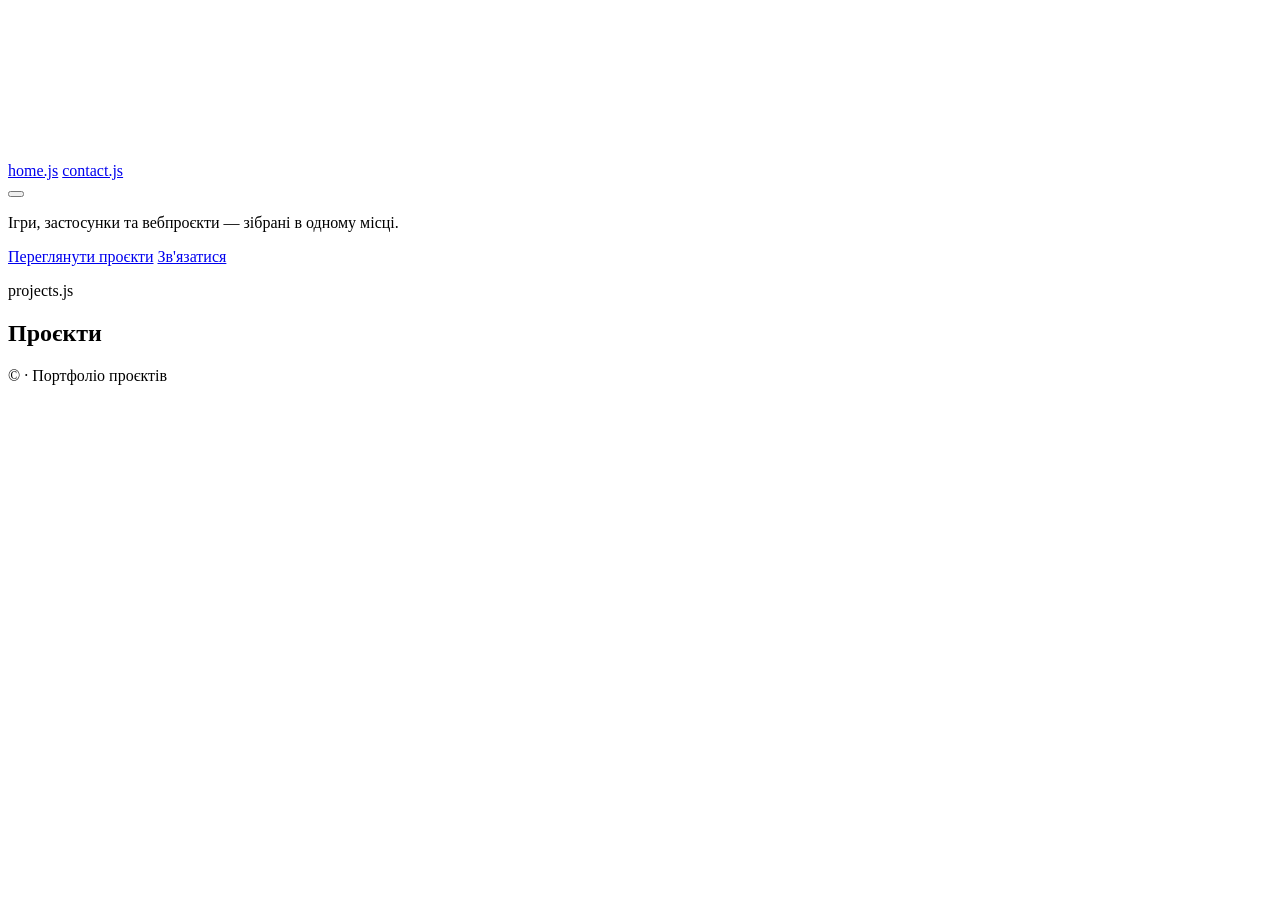
==== index.html @ 035ad07f "Update index.html" ====
<!DOCTYPE html>
<html lang="uk">
<head>
<meta charset="UTF-8">
<meta name="viewport" content="width=device-width, initial-scale=1.0">
<title>Портфоліо проєктів</title>
<meta name="description" content="Портфоліо проєктів — ігри, застосунки, вебсайти.">
<link rel="preconnect" href="https://fonts.googleapis.com">
<link rel="preconnect" href="https://fonts.gstatic.com" crossorigin>
<link href="https://fonts.googleapis.com/css2?family=JetBrains+Mono:wght@400;500;600;700&family=Manrope:wght@400;500;600;700;800&display=swap" rel="stylesheet">
<link rel="stylesheet" href="style.css">
</head>
<body>

<canvas id="bg-canvas" aria-hidden="true"></canvas>

<!-- ============ NAV ============ -->
<header class="topbar">
  <div class="topbar__dots" aria-hidden="true">
    <span></span><span></span><span></span>
  </div>
  <nav class="tabs" aria-label="Основна навігація">
    <a class="tab tab--active" href="Головна">home.js</a>
    <a class="tab" href="Зв'язатися">contact.js</a>
  </nav>
  <button class="menu-toggle" aria-label="Меню" aria-expanded="false">
    <span></span><span></span><span></span>
  </button>
</header>

<main>

<!-- ============ HERO ============ -->
<section class="editor-pane hero">
  <p class="hero__lead">Ігри, застосунки та вебпроєкти — зібрані в одному місці.</p>
  <div class="hero__cta">
    <a class="btn btn--primary" href="#projects">Переглянути проєкти</a>
    <a class="btn btn--ghost" href="contact.html">Зв'язатися</a>
  </div>
</section>

<!-- ============ PROJECTS ============ -->
<section id="projects" class="section">
  <p class="section__eyebrow">projects.js</p>
  <h2 class="section__title">Проєкти</h2>

  <div class="filters" id="filters" role="group" aria-label="Фільтр за категорією">
    <!-- кнопки генеруються автоматично зі script.js -->
  </div>

  <div class="project-grid" id="project-grid">
    <!-- картки проєктів генеруються автоматично зі script.js -->
  </div>

  <p class="project-grid__empty" id="empty-state" hidden>У цій категорії поки немає проєктів.</p>
</section>

</main>

<footer class="footer">
  <p>© <span id="year"></span> · Портфоліо проєктів</p>
</footer>

<script src="projects-data.js"></script>
<script src="script.js"></script>
</body>
</html>
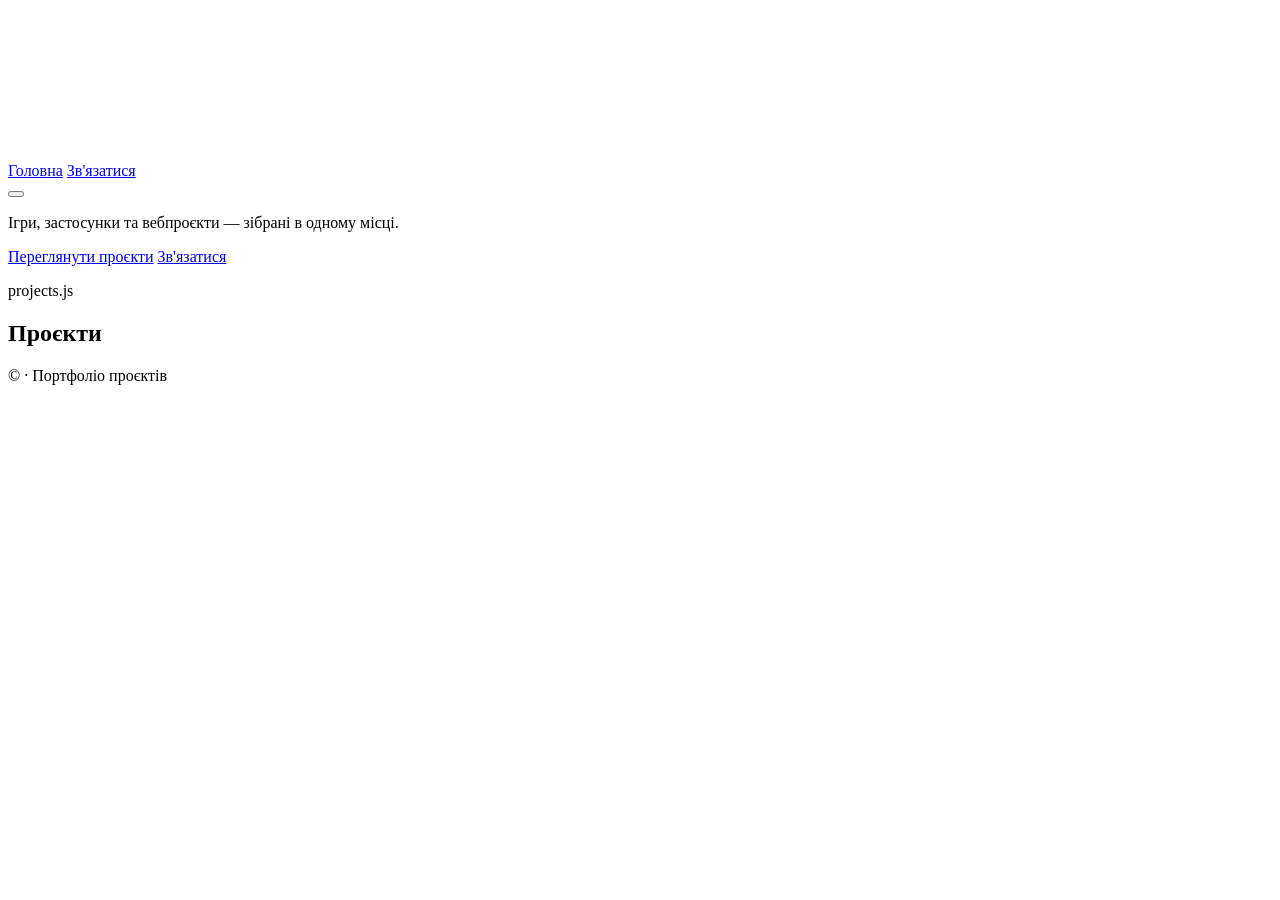
==== commit 27850b81: "Update index.html" ====
--- a/index.html
+++ b/index.html
@@ -20,8 +20,8 @@
     <span></span><span></span><span></span>
   </div>
   <nav class="tabs" aria-label="Основна навігація">
-    <a class="tab tab--active" href="Головна">home.js</a>
-    <a class="tab" href="Зв'язатися">contact.js</a>
+    <a class="tab tab--active" href="home.js">Головна</a>
+    <a class="tab" href="contact.js">Зв'язатися</a>
   </nav>
   <button class="menu-toggle" aria-label="Меню" aria-expanded="false">
     <span></span><span></span><span></span>
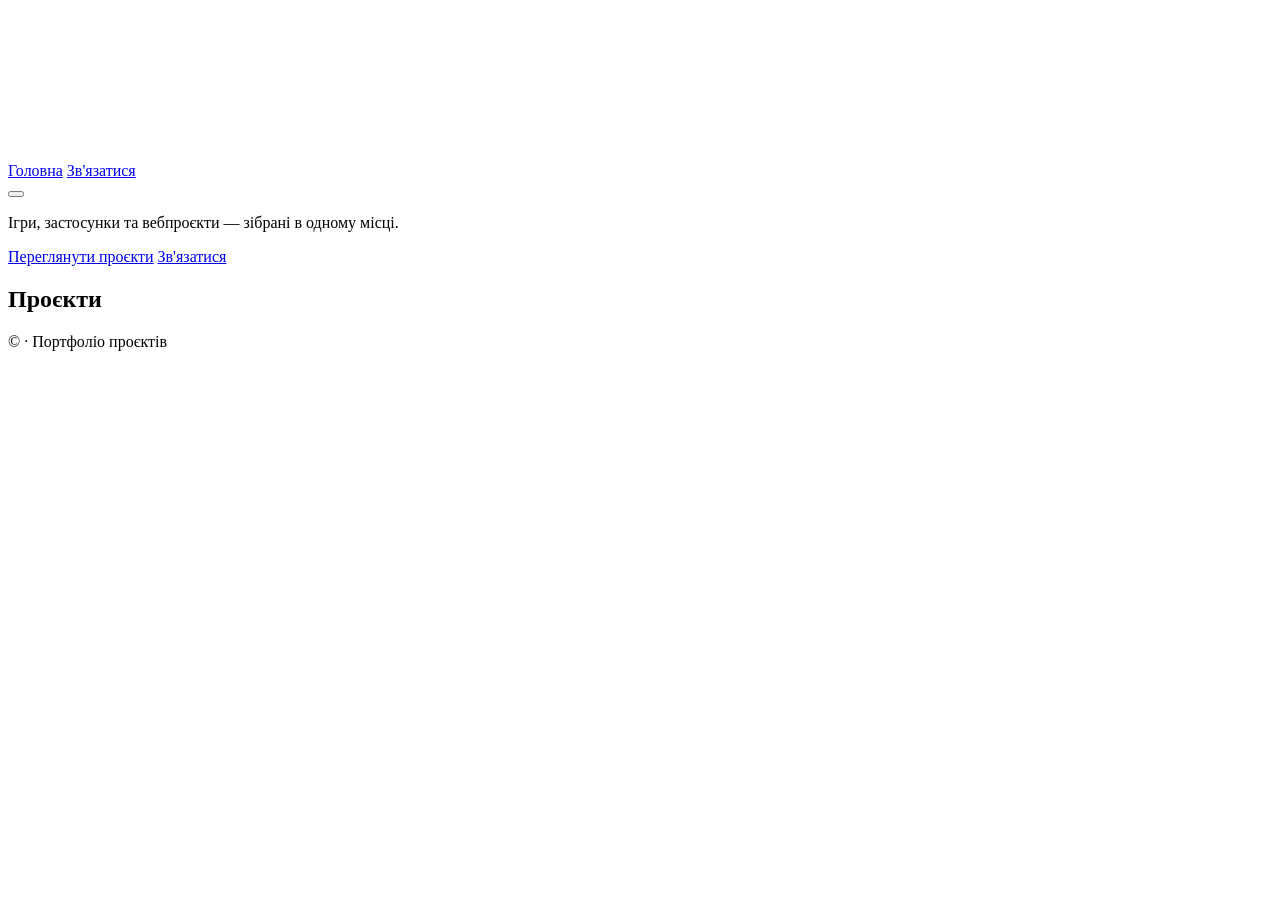
==== commit 242811f9: "Remove eyebrow paragraph from projects section" ====
--- a/index.html
+++ b/index.html
@@ -20,8 +20,8 @@
     <span></span><span></span><span></span>
   </div>
   <nav class="tabs" aria-label="Основна навігація">
-    <a class="tab tab--active" href="home.js">Головна</a>
-    <a class="tab" href="contact.js">Зв'язатися</a>
+    <a class="tab tab--active" href="index.html">Головна</a>
+    <a class="tab" href="contact.html">Зв'язатися</a>
   </nav>
   <button class="menu-toggle" aria-label="Меню" aria-expanded="false">
     <span></span><span></span><span></span>
@@ -41,7 +41,6 @@
 
 <!-- ============ PROJECTS ============ -->
 <section id="projects" class="section">
-  <p class="section__eyebrow">projects.js</p>
   <h2 class="section__title">Проєкти</h2>
 
   <div class="filters" id="filters" role="group" aria-label="Фільтр за категорією">
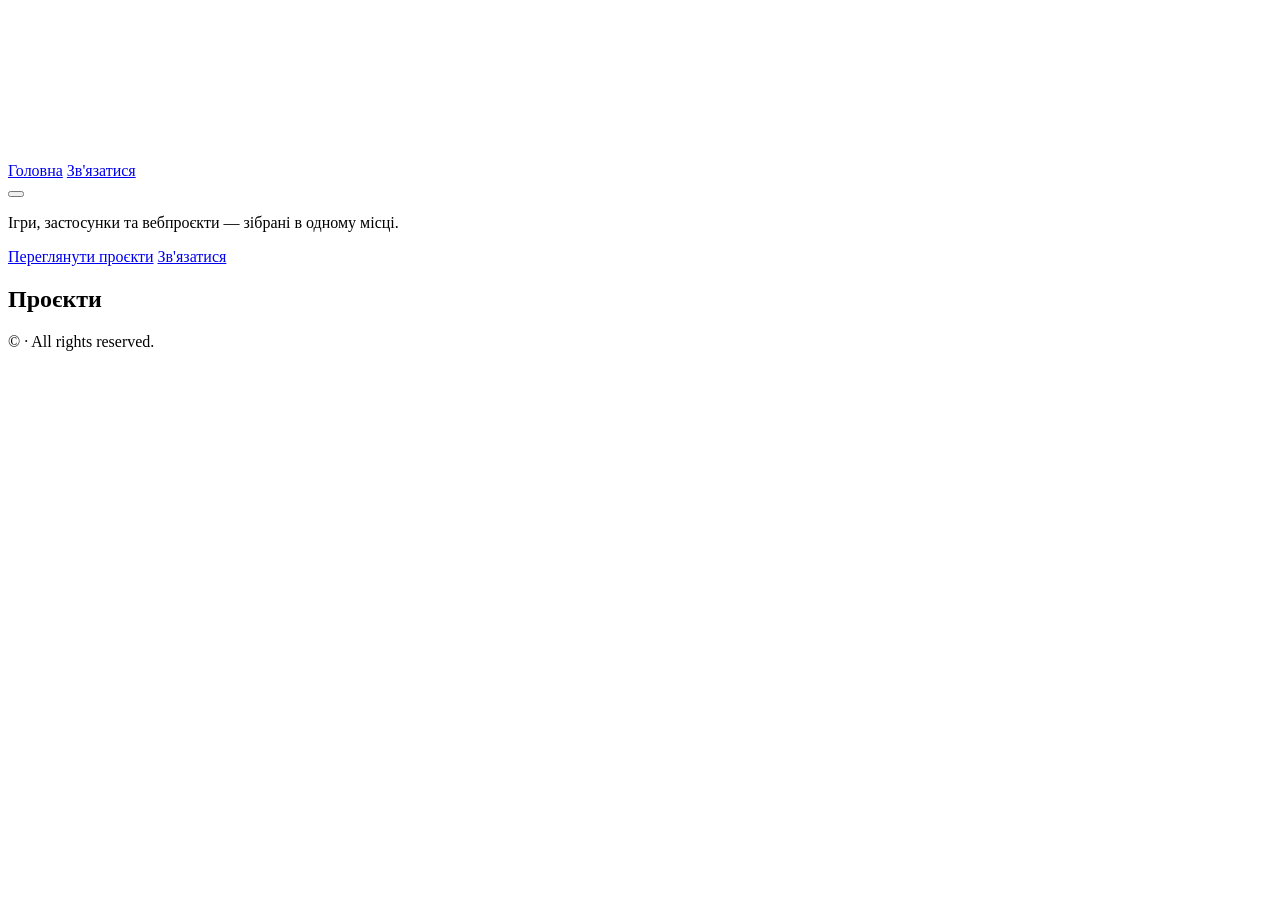
==== commit d5f231d0: "Update index.html" ====
--- a/index.html
+++ b/index.html
@@ -57,7 +57,7 @@
 </main>
 
 <footer class="footer">
-  <p>© <span id="year"></span> · Портфоліо проєктів</p>
+  <p>© <span id="year"></span> · All rights reserved.</p>
 </footer>
 
 <script src="projects-data.js"></script>
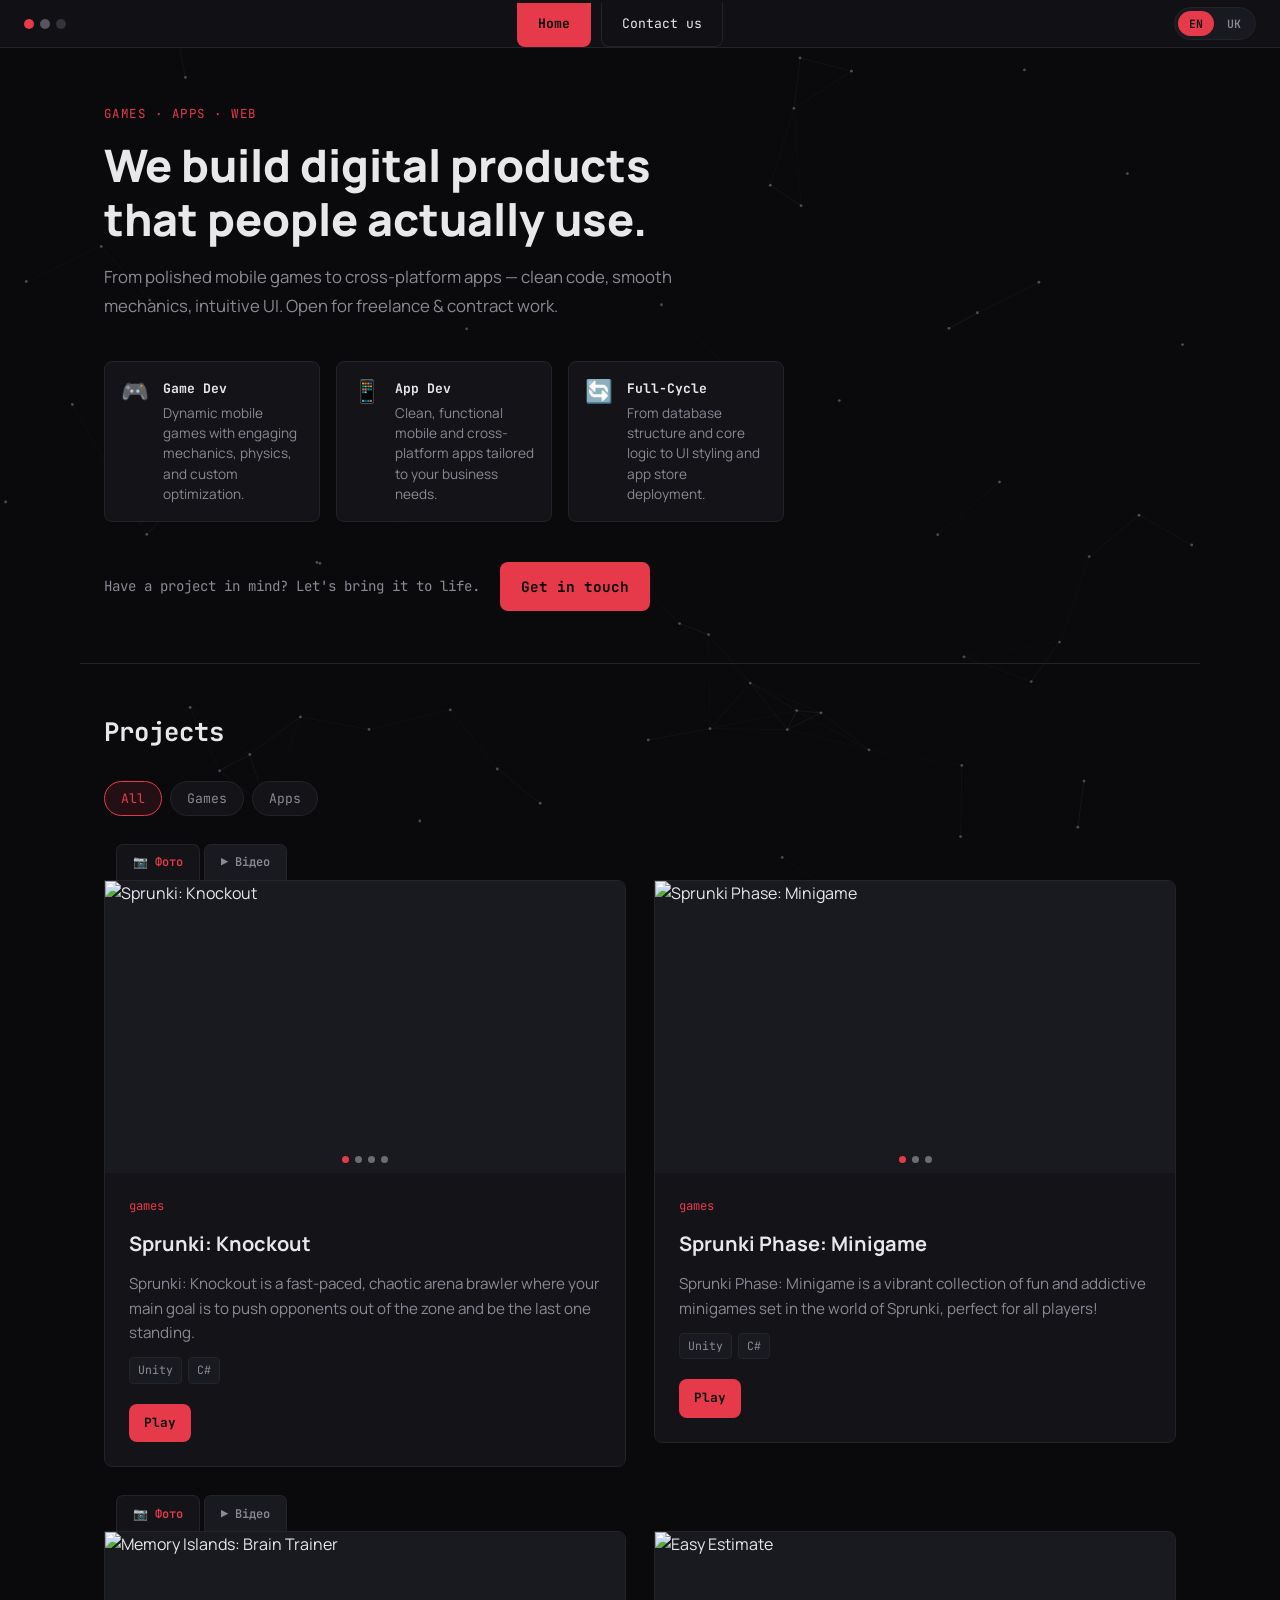
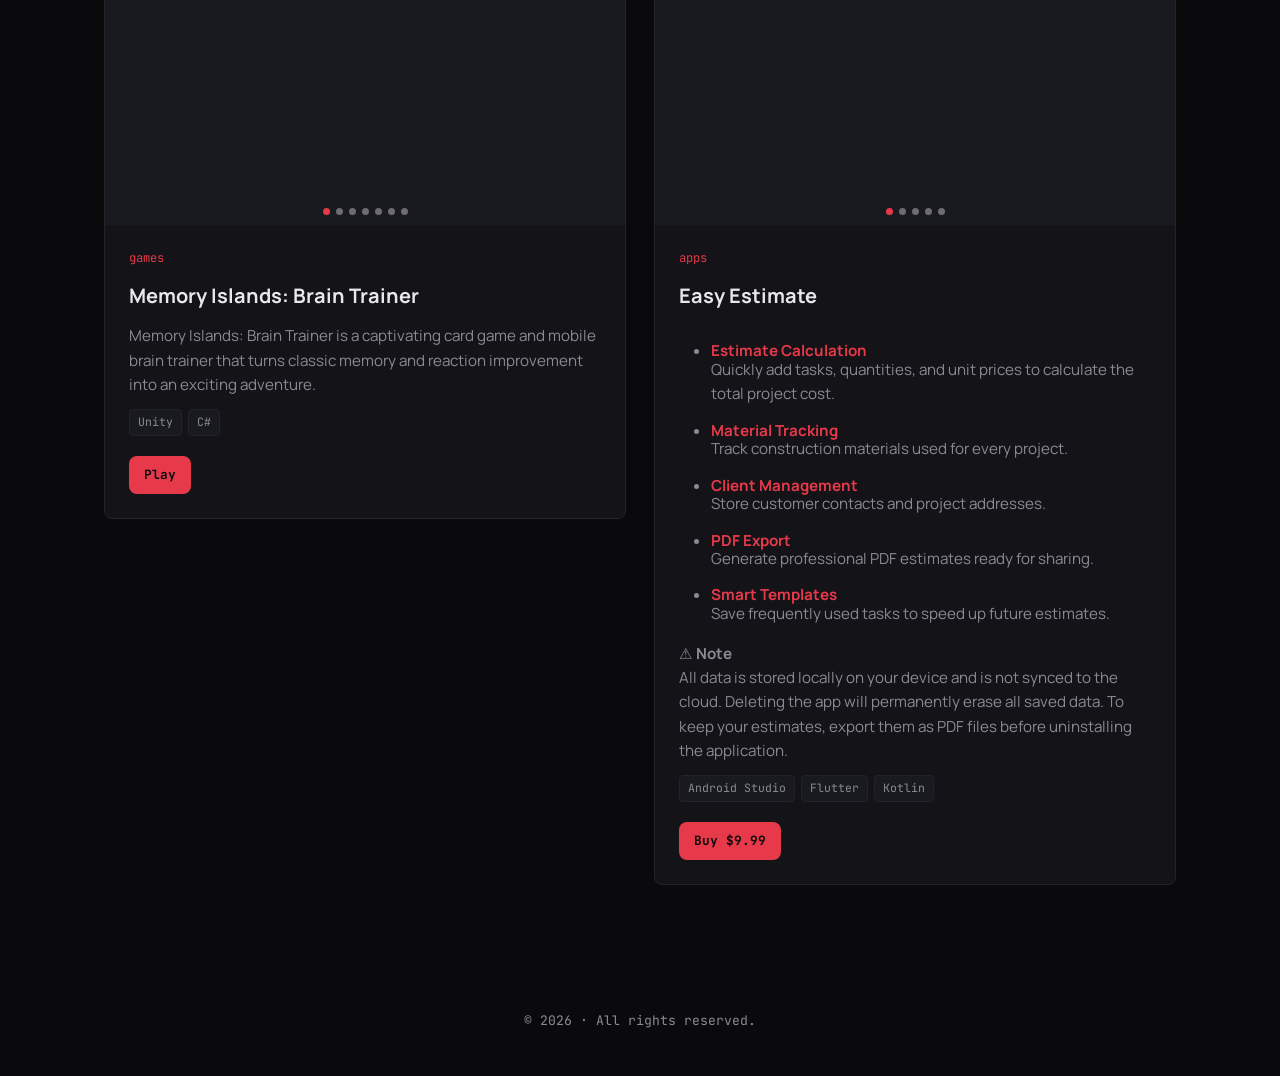
==== commit 22a6efd6: "fixed 1.0" ====
--- a/index.html
+++ b/index.html
@@ -1,10 +1,10 @@
 <!DOCTYPE html>
-<html lang="uk">
+<html lang="en">
 <head>
 <meta charset="UTF-8">
 <meta name="viewport" content="width=device-width, initial-scale=1.0">
-<title>Портфоліо проєктів</title>
-<meta name="description" content="Портфоліо проєктів — ігри, застосунки, вебсайти.">
+<title>Sparky GSS</title>
+<meta name="description" content="Portfolio of projects — games, apps, websites.">
 <link rel="preconnect" href="https://fonts.googleapis.com">
 <link rel="preconnect" href="https://fonts.gstatic.com" crossorigin>
 <link href="https://fonts.googleapis.com/css2?family=JetBrains+Mono:wght@400;500;600;700&family=Manrope:wght@400;500;600;700;800&display=swap" rel="stylesheet">
@@ -13,54 +13,83 @@
 <body>
 
 <canvas id="bg-canvas" aria-hidden="true"></canvas>
+<canvas id="trail-canvas" aria-hidden="true"></canvas>
 
-<!-- ============ NAV ============ -->
 <header class="topbar">
   <div class="topbar__dots" aria-hidden="true">
     <span></span><span></span><span></span>
   </div>
-  <nav class="tabs" aria-label="Основна навігація">
-    <a class="tab tab--active" href="index.html">Головна</a>
-    <a class="tab" href="contact.html">Зв'язатися</a>
-  </nav>
-  <button class="menu-toggle" aria-label="Меню" aria-expanded="false">
-    <span></span><span></span><span></span>
-  </button>
+
+  <div class="topbar__cta">
+    <a class="btn btn--ghost btn--small" href="index.html" data-i18n="nav_home">Home</a>
+    <a class="btn btn--ghost btn--small" href="contact.html" data-i18n="cta_contact_us">Contact us</a>
+  </div>
+
+  <div class="lang-switch" role="group" aria-label="Language">
+    <button type="button" data-lang="en">EN</button>
+    <button type="button" data-lang="uk">UK</button>
+  </div>
 </header>
-
 <main>
 
-<!-- ============ HERO ============ -->
-<section class="editor-pane hero">
-  <p class="hero__lead">Ігри, застосунки та вебпроєкти — зібрані в одному місці.</p>
-  <div class="hero__cta">
-    <a class="btn btn--primary" href="#projects">Переглянути проєкти</a>
-    <a class="btn btn--ghost" href="contact.html">Зв'язатися</a>
+<section class="hero">
+  <div class="hero__content">
+    <p class="hero__tagline" data-i18n="hero_tagline">Games · Apps · Web</p>
+    <h1 class="hero__title" data-i18n="hero_title">We build digital products<br>that people actually use.</h1>
+    <p class="hero__lead" data-i18n="hero_lead">From polished mobile games to cross-platform apps — clean code, smooth mechanics, intuitive UI. Open for freelance &amp; contract work.</p>
+
+    <div class="hero__services">
+      <div class="hero__service">
+        <span class="hero__service-icon">🎮</span>
+        <div>
+          <strong data-i18n="service_game_title">Game Dev</strong>
+          <p data-i18n="service_game_desc">Dynamic mobile games with engaging mechanics, physics, and custom optimization.</p>
+        </div>
+      </div>
+      <div class="hero__service">
+        <span class="hero__service-icon">📱</span>
+        <div>
+          <strong data-i18n="service_app_title">App Dev</strong>
+          <p data-i18n="service_app_desc">Clean, functional mobile and cross-platform apps tailored to your business needs.</p>
+        </div>
+      </div>
+      <div class="hero__service">
+        <span class="hero__service-icon">🔄</span>
+        <div>
+          <strong data-i18n="service_cycle_title">Full-Cycle</strong>
+          <p data-i18n="service_cycle_desc">From database structure and core logic to UI styling and app store deployment.</p>
+        </div>
+      </div>
+    </div>
+
+    <div class="hero__bottom">
+      <p class="hero__cta-text" data-i18n="hero_cta_text">Have a project in mind? Let's bring it to life.</p>
+      <a class="btn btn--primary" href="contact.html" data-i18n="cta_contact">Get in touch</a>
+    </div>
   </div>
 </section>
 
-<!-- ============ PROJECTS ============ -->
 <section id="projects" class="section">
-  <h2 class="section__title">Проєкти</h2>
+  <h2 class="section__title" data-i18n="projects_title">Projects</h2>
 
-  <div class="filters" id="filters" role="group" aria-label="Фільтр за категорією">
-    <!-- кнопки генеруються автоматично зі script.js -->
+  <div class="filters" id="filters" role="group" aria-label="Filter by category">
+    <!-- buttons generated automatically by script.js -->
   </div>
 
   <div class="project-grid" id="project-grid">
-    <!-- картки проєктів генеруються автоматично зі script.js -->
+    <!-- cards generated automatically by script.js -->
   </div>
 
-  <p class="project-grid__empty" id="empty-state" hidden>У цій категорії поки немає проєктів.</p>
+  <p class="project-grid__empty" id="empty-state" data-i18n="empty_state" hidden>No projects in this category yet.</p>
 </section>
 
 </main>
 
 <footer class="footer">
-  <p>© <span id="year"></span> · All rights reserved.</p>
+  <p>© <span id="year"></span> · <span data-i18n="footer_text">All rights reserved.</span></p>
 </footer>
 
 <script src="projects-data.js"></script>
 <script src="script.js"></script>
 </body>
-</html>
+</html>
--- a/style.css
+++ b/style.css
@@ -0,0 +1,796 @@
+/* ==========================================================
+   DESIGN TOKENS
+   ========================================================== */
+:root {
+  --bg: #0a0a0d;
+  --bg-elevated: #131318;
+  --bg-elevated-2: #191920;
+  --border: #232329;
+  --text: #e8e8ea;
+  --text-muted: #8a8a94;
+
+  --accent: #e6394a;
+  --accent-dim: #7a1f2a;
+  --accent-soft: rgba(230, 57, 74, 0.12);
+
+  --font-mono: 'JetBrains Mono', ui-monospace, Menlo, Consolas, monospace;
+  --font-body: 'Manrope', system-ui, -apple-system, sans-serif;
+
+  --radius: 8px;
+  --max-width: 1120px;
+}
+
+* { box-sizing: border-box; }
+
+html { scroll-behavior: smooth; }
+
+@media (prefers-reduced-motion: reduce) {
+  html { scroll-behavior: auto; }
+  * { animation-duration: 0.01ms !important; animation-iteration-count: 1 !important; transition-duration: 0.01ms !important; }
+}
+
+body {
+  margin: 0;
+  background: var(--bg);
+  color: var(--text);
+  font-family: var(--font-body);
+  line-height: 1.6;
+  -webkit-font-smoothing: antialiased;
+  position: relative;
+}
+
+a { color: var(--accent); text-decoration: none; }
+a:hover { text-decoration: underline; }
+
+:focus-visible { outline: 2px solid var(--accent); outline-offset: 2px; }
+
+/* ==========================================================
+   SCROLLBARS — styled to match the site everywhere
+   (page scrollbar, textareas, any overflow area)
+   ========================================================== */
+html {
+  scrollbar-width: thin;
+  scrollbar-color: var(--accent-dim) var(--bg-elevated);
+}
+::-webkit-scrollbar {
+  width: 10px;
+  height: 10px;
+}
+::-webkit-scrollbar-track {
+  background: var(--bg-elevated);
+}
+::-webkit-scrollbar-thumb {
+  background: var(--accent-dim);
+  border-radius: 999px;
+  border: 2px solid var(--bg-elevated);
+}
+::-webkit-scrollbar-thumb:hover {
+  background: var(--accent);
+}
+
+/* ==========================================================
+   CURSOR TRAIL CANVAS — thin red trail following the cursor
+   ========================================================== */
+#trail-canvas {
+  position: fixed;
+  inset: 0;
+  width: 100%;
+  height: 100%;
+  z-index: 9999;
+  pointer-events: none;
+}
+
+/* ==========================================================
+   BACKGROUND CANVAS
+   ========================================================== */
+#bg-canvas {
+  position: fixed;
+  inset: 0;
+  width: 100%;
+  height: 100%;
+  z-index: 0;
+  pointer-events: none;
+}
+
+header, main, footer { position: relative; z-index: 1; }
+
+/* ==========================================================
+   TOPBAR
+   ========================================================== */
+.topbar {
+  position: sticky;
+  top: 0;
+  z-index: 50;
+  display: flex;
+  align-items: stretch;
+  gap: 16px;
+  padding: 0 24px;
+  min-height: 48px;
+  background: rgba(19, 19, 24, 0.75);
+  border-bottom: 1px solid var(--border);
+  backdrop-filter: blur(8px);
+}
+
+.topbar__dots {
+  display: flex;
+  gap: 6px;
+  flex-shrink: 0;
+  align-self: center;
+}
+.topbar__dots span {
+  width: 10px;
+  height: 10px;
+  border-radius: 50%;
+  background: var(--border);
+}
+.topbar__dots span:nth-child(1) { background: var(--accent); }
+.topbar__dots span:nth-child(2) { background: #55555f; }
+.topbar__dots span:nth-child(3) { background: #33333b; }
+
+/* CTA buttons — centered, fill height, hang below topbar bottom */
+.topbar__cta {
+  flex: 1;
+  display: flex;
+  justify-content: center;
+  align-items: flex-end;
+  gap: 10px;
+}
+
+.topbar__cta .btn {
+  border-radius: 0 0 var(--radius) var(--radius);
+  border-top: none;
+  padding: 10px 20px 12px;
+  font-size: 0.82rem;
+}
+
+/* Lang switch — pushed to the right */
+.lang-switch {
+  display: flex;
+  align-items: center;
+  gap: 2px;
+  flex-shrink: 0;
+  margin-left: auto;
+  align-self: center;
+  background: var(--bg-elevated-2);
+  border: 1px solid var(--border);
+  border-radius: 999px;
+  padding: 3px;
+}
+.lang-switch button {
+  font-family: var(--font-mono);
+  font-size: 0.72rem;
+  font-weight: 600;
+  color: var(--text-muted);
+  background: transparent;
+  border: none;
+  border-radius: 999px;
+  padding: 5px 11px;
+  cursor: pointer;
+  transition: background 0.15s ease, color 0.15s ease;
+}
+.lang-switch button:hover { color: var(--text); }
+.lang-switch button.is-active { color: #0a0a0d; background: var(--accent); }
+
+/* Legacy tab styles (kept for contact page fallback) */
+.tabs { display: flex; gap: 4px; flex: 1; overflow-x: auto; }
+.tab {
+  font-family: var(--font-mono);
+  font-size: 0.82rem;
+  color: var(--text-muted);
+  padding: 6px 12px;
+  border-radius: var(--radius) var(--radius) 0 0;
+  white-space: nowrap;
+}
+.tab:hover { color: var(--text); text-decoration: none; background: var(--bg-elevated-2); }
+.tab--active {
+  color: var(--accent);
+  background: var(--bg);
+  border: 1px solid var(--border);
+  border-bottom: 1px solid var(--bg);
+}
+.menu-toggle { display: none; }
+
+@media (max-width: 480px) {
+  .topbar__cta { gap: 6px; }
+  .topbar__cta .btn { padding: 8px 12px 10px; font-size: 0.76rem; }
+}
+
+.topbar__cta .btn--active-page {
+  border-color: var(--accent);
+  color: var(--accent);
+}
+.topbar__cta .btn--primary.btn--active-page {
+  background: var(--accent);
+  color: #0a0a0d;
+}
+
+/* ==========================================================
+   HERO
+   ========================================================== */
+.hero {
+  max-width: var(--max-width);
+  margin: 0 auto;
+  padding: 56px 24px 52px;
+}
+
+.hero__content { max-width: 680px; }
+
+.hero__tagline {
+  font-family: var(--font-mono);
+  font-size: 0.78rem;
+  color: var(--accent);
+  letter-spacing: 0.12em;
+  text-transform: uppercase;
+  margin: 0 0 14px;
+}
+
+.hero__title {
+  font-family: var(--font-body);
+  font-size: clamp(1.8rem, 4vw, 2.8rem);
+  font-weight: 800;
+  line-height: 1.2;
+  margin: 0 0 18px;
+  color: var(--text);
+}
+
+.hero__lead {
+  margin: 0 0 40px;
+  color: var(--text-muted);
+  font-size: 1.05rem;
+  max-width: 58ch;
+  line-height: 1.7;
+}
+
+.hero__services {
+  display: grid;
+  grid-template-columns: repeat(auto-fit, minmax(200px, 1fr));
+  gap: 16px;
+  margin-bottom: 40px;
+}
+
+.hero__service {
+  display: flex;
+  gap: 14px;
+  align-items: flex-start;
+  background: var(--bg-elevated);
+  border: 1px solid var(--border);
+  border-radius: var(--radius);
+  padding: 16px;
+  transition: border-color 0.2s ease;
+}
+.hero__service:hover { border-color: var(--accent); }
+
+.hero__service-icon {
+  font-size: 1.4rem;
+  flex-shrink: 0;
+  line-height: 1;
+  margin-top: 2px;
+}
+
+.hero__service strong {
+  display: block;
+  font-family: var(--font-mono);
+  font-size: 0.82rem;
+  color: var(--text);
+  margin-bottom: 4px;
+}
+
+.hero__service p {
+  margin: 0;
+  font-size: 0.85rem;
+  color: var(--text-muted);
+  line-height: 1.5;
+}
+
+.hero__bottom {
+  display: flex;
+  align-items: center;
+  gap: 20px;
+  flex-wrap: wrap;
+}
+
+.hero__cta-text {
+  margin: 0;
+  font-family: var(--font-mono);
+  font-size: 0.88rem;
+  color: var(--text-muted);
+}
+
+.hero__cta { display: flex; gap: 14px; margin-top: 32px; flex-wrap: wrap; }
+
+@media (max-width: 480px) {
+  .hero__services { grid-template-columns: 1fr; }
+  .hero__bottom { flex-direction: column; align-items: flex-start; }
+}
+
+/* ==========================================================
+   BUTTONS
+   ========================================================== */
+.btn {
+  font-family: var(--font-mono);
+  font-size: 0.9rem;
+  padding: 12px 20px;
+  border-radius: var(--radius);
+  border: 1px solid transparent;
+  cursor: pointer;
+}
+.btn:hover { text-decoration: none; }
+.btn--primary { background: var(--accent); color: #0a0a0d; font-weight: 700; }
+.btn--primary:hover { background: #ff5566; }
+.btn--ghost { border-color: var(--border); color: var(--text); background: transparent; }
+.btn--ghost:hover { border-color: var(--accent); color: var(--accent); }
+.btn--small { padding: 8px 14px; font-size: 0.8rem; }
+
+/* ==========================================================
+   SECTIONS (shared)
+   ========================================================== */
+.section {
+  max-width: var(--max-width);
+  margin: 0 auto;
+  padding: 48px 24px 80px;
+  border-top: 1px solid var(--border);
+}
+
+.section__eyebrow {
+  font-family: var(--font-mono);
+  font-size: 0.78rem;
+  color: var(--text-muted);
+  margin: 0 0 8px;
+}
+
+.section__title {
+  font-family: var(--font-mono);
+  font-size: 1.6rem;
+  margin: 0 0 28px;
+}
+
+/* FILTERS */
+.filters { display: flex; gap: 8px; flex-wrap: wrap; margin-bottom: 28px; }
+
+.filter-btn {
+  font-family: var(--font-mono);
+  font-size: 0.82rem;
+  color: var(--text-muted);
+  background: var(--bg-elevated);
+  border: 1px solid var(--border);
+  border-radius: 999px;
+  padding: 8px 16px;
+  cursor: pointer;
+  transition: border-color 0.15s ease, color 0.15s ease;
+}
+.filter-btn:hover { color: var(--text); border-color: var(--text-muted); }
+.filter-btn.is-active { color: var(--accent); border-color: var(--accent); background: var(--accent-soft); }
+
+/* PROJECTS */
+.project-grid {
+  display: grid;
+  grid-template-columns: repeat(auto-fit, minmax(360px, 1fr));
+  gap: 28px;
+}
+
+.project-grid__empty {
+  color: var(--text-muted);
+  font-family: var(--font-mono);
+  font-size: 0.9rem;
+  margin-top: 12px;
+}
+
+.project-card {
+  background: var(--bg-elevated);
+  border: 1px solid var(--border);
+  border-radius: var(--radius);
+  overflow: hidden;
+  display: flex;
+  flex-direction: column;
+  transition: border-color 0.2s ease, transform 0.2s ease;
+}
+.project-card:hover { border-color: var(--accent); transform: translateY(-2px); }
+
+.card-wrapper {
+  display: flex;
+  flex-direction: column;
+  padding-top: 36px;
+  position: relative;
+}
+
+.media-tabs {
+  position: absolute;
+  top: 0;
+  left: 12px;
+  display: flex;
+  gap: 0;
+}
+
+.media-tab {
+  font-family: var(--font-mono);
+  font-size: 0.75rem;
+  font-weight: 600;
+  color: var(--text-muted);
+  background: var(--bg-elevated-2);
+  border: 1px solid var(--border);
+  border-bottom: none;
+  border-radius: 7px 7px 0 0;
+  padding: 7px 16px;
+  cursor: pointer;
+  margin-right: 4px;
+  transition: color 0.15s, background 0.15s;
+  height: 36px;
+  box-sizing: border-box;
+}
+.media-tab:hover { color: var(--text); background: var(--bg-elevated); }
+.media-tab--active {
+  color: var(--accent);
+  background: var(--bg-elevated);
+  border-color: var(--border);
+  border-bottom-color: var(--bg-elevated);
+}
+
+.card-wrapper .project-card { border-top-left-radius: 0; }
+
+.media-panel { display: none; }
+.media-panel--active { display: block; }
+
+.carousel--infinite { scroll-snap-type: x mandatory; }
+
+.project-card__media {
+  width: 100%;
+  aspect-ratio: 16 / 9;
+  background: var(--bg-elevated-2);
+  position: relative;
+  overflow: hidden;
+}
+
+.project-card__media--portrait { aspect-ratio: 582 / 1280; }
+
+.project-card__media--placeholder {
+  display: flex;
+  align-items: center;
+  justify-content: center;
+  font-family: var(--font-mono);
+  font-size: 0.9rem;
+  text-transform: lowercase;
+  color: var(--text-muted);
+  background: linear-gradient(135deg, var(--bg-elevated-2), var(--accent-dim) 180%);
+}
+
+.carousel-wrap { overflow: hidden; }
+
+.carousel {
+  display: flex;
+  width: 100%;
+  height: 100%;
+  overflow-x: auto;
+  scroll-snap-type: x mandatory;
+  scrollbar-width: thin;
+  scrollbar-color: var(--accent-dim) transparent;
+}
+.carousel::-webkit-scrollbar { height: 5px; }
+.carousel::-webkit-scrollbar-track { background: transparent; }
+.carousel::-webkit-scrollbar-thumb {
+  background: var(--accent-dim);
+  border-radius: 999px;
+  border: none;
+}
+.carousel::-webkit-scrollbar-thumb:hover { background: var(--accent); }
+
+.carousel__slide {
+  flex: 0 0 100%;
+  width: 100%;
+  height: 100%;
+  scroll-snap-align: start;
+}
+.carousel__slide img,
+.carousel__slide iframe,
+.project-card__media iframe {
+  width: 100%;
+  height: 100%;
+  display: block;
+  border: 0;
+  object-fit: cover;
+}
+
+.project-card__media--portrait .carousel__slide img {
+  object-fit: contain;
+  background: var(--bg-elevated-2);
+}
+
+.carousel__arrow {
+  position: absolute;
+  top: 50%;
+  transform: translateY(-50%);
+  width: 34px;
+  height: 34px;
+  border-radius: 50%;
+  border: none;
+  background: rgba(10, 10, 13, 0.65);
+  color: var(--text);
+  font-size: 1.3rem;
+  line-height: 1;
+  cursor: pointer;
+  display: flex;
+  align-items: center;
+  justify-content: center;
+  opacity: 0;
+  transition: opacity 0.15s ease, background 0.15s ease;
+}
+.carousel-wrap:hover .carousel__arrow,
+.carousel__arrow:focus-visible { opacity: 1; }
+.carousel__arrow:hover { background: var(--accent); color: #0a0a0d; }
+.carousel__arrow--prev { left: 10px; }
+.carousel__arrow--next { right: 10px; }
+
+.carousel__dots {
+  position: absolute;
+  bottom: 10px;
+  left: 0;
+  right: 0;
+  display: flex;
+  justify-content: center;
+  gap: 6px;
+}
+.carousel__dot {
+  width: 7px;
+  height: 7px;
+  border-radius: 50%;
+  border: none;
+  padding: 0;
+  background: rgba(232, 232, 234, 0.4);
+  cursor: pointer;
+}
+.carousel__dot.is-active { background: var(--accent); }
+
+@media (hover: none) { .carousel__arrow { opacity: 1; } }
+
+.project-card__body {
+  padding: 24px;
+  display: flex;
+  flex-direction: column;
+  gap: 12px;
+  flex-grow: 1;
+}
+
+.project-card__category {
+  font-family: var(--font-mono);
+  font-size: 0.76rem;
+  color: var(--accent);
+  text-transform: lowercase;
+}
+
+.project-card h3 { margin: 0; font-size: 1.25rem; }
+
+.project-card p {
+  margin: 0;
+  color: var(--text-muted);
+  font-size: 0.95rem;
+  flex-grow: 1;
+}
+
+.tags { display: flex; flex-wrap: wrap; gap: 6px; }
+.tag {
+  font-family: var(--font-mono);
+  font-size: 0.72rem;
+  color: var(--text-muted);
+  background: var(--bg-elevated-2);
+  border: 1px solid var(--border);
+  padding: 3px 8px;
+  border-radius: 4px;
+}
+
+.project-card__links { display: flex; gap: 12px; margin-top: 8px; }
+
+@media (max-width: 480px) {
+  .project-grid { grid-template-columns: 1fr; gap: 20px; }
+  .project-card__body { padding: 18px; }
+}
+
+/* ============================================================
+   PORTRAIT CARD
+   ============================================================ */
+.card-wrapper--portrait {
+  grid-column: 1 / -1;
+  padding-top: 0;
+}
+
+.card-wrapper--portrait .project-card {
+  flex-direction: row;
+  border-top-left-radius: var(--radius);
+  max-height: 730px;
+}
+
+.card-wrapper--portrait .media-body {
+  flex: 0 0 auto;
+  width: 40%;
+  min-width: 200px;
+  max-width: 340px;
+  position: relative;
+  display: flex;
+  flex-direction: column;
+}
+
+.card-wrapper--portrait .media-tabs {
+  position: relative;
+  top: auto;
+  left: auto;
+  padding: 8px 10px 0;
+  border-bottom: 1px solid var(--border);
+  flex-shrink: 0;
+  display: flex;
+  width: 100%;
+}
+
+.card-wrapper--portrait .media-panel[data-panel="video"],
+.card-wrapper--portrait .media-panel[data-panel="video"] .project-card__media {
+  height: 100%;
+  aspect-ratio: unset;
+}
+
+.card-wrapper:not(.card-wrapper--portrait) .media-panel[data-panel="video"] .project-card__media {
+  aspect-ratio: 16 / 9;
+}
+
+.card-wrapper--portrait .media-panel--active {
+  flex: 1;
+  display: flex;
+  flex-direction: column;
+}
+.card-wrapper--portrait .media-panel--active .carousel-wrap,
+.card-wrapper--portrait .media-panel--active .project-card__media { flex: 1; }
+
+.card-wrapper--portrait .project-card__media {
+  height: 100%;
+  aspect-ratio: unset !important;
+}
+
+.card-wrapper--portrait .project-card__body {
+  flex: 1;
+  overflow-y: auto;
+  padding: 28px;
+}
+
+@media (max-width: 600px) {
+  .card-wrapper--portrait { grid-column: auto; }
+  .card-wrapper--portrait .project-card { flex-direction: column; max-height: none; }
+  .card-wrapper--portrait .media-body { width: 100%; max-width: none; }
+  .card-wrapper--portrait .project-card__media { aspect-ratio: 582 / 1280 !important; height: auto; max-height: 480px; }
+}
+
+/* ==========================================================
+   CONTACT FORM
+   ========================================================== */
+.section--contact { max-width: 640px; }
+
+.contact-form { display: flex; flex-direction: column; gap: 18px; margin-top: 32px; }
+
+.field { display: flex; flex-direction: column; gap: 6px; }
+
+.field label {
+  font-family: var(--font-mono);
+  font-size: 0.82rem;
+  color: var(--text-muted);
+}
+
+.field input,
+.field textarea {
+  background: var(--bg-elevated);
+  border: 1px solid var(--border);
+  border-radius: var(--radius);
+  color: var(--text);
+  font-family: var(--font-body);
+  font-size: 0.95rem;
+  padding: 12px 14px;
+  resize: vertical;
+}
+
+.field input:focus,
+.field textarea:focus { outline: none; border-color: var(--accent); }
+
+.field-hint { margin: 0; font-size: 0.8rem; color: var(--text-muted); min-height: 1.1em; }
+.field-hint.is-error { color: var(--accent); }
+
+.form-status { font-family: var(--font-mono); font-size: 0.85rem; min-height: 1.2em; margin: 0; }
+.form-status.is-success { color: #7fd88f; }
+.form-status.is-error { color: var(--accent); }
+
+/* ==========================================================
+   BUY PAGE
+   ========================================================== */
+.section--buy { max-width: 680px; }
+
+.app-picker {
+  display: flex;
+  flex-direction: column;
+  gap: 10px;
+  margin-bottom: 36px;
+}
+
+.app-pick-card {
+  display: flex;
+  align-items: center;
+  justify-content: space-between;
+  gap: 16px;
+  background: var(--bg-elevated);
+  border: 1px solid var(--border);
+  border-radius: var(--radius);
+  padding: 14px 18px;
+  cursor: pointer;
+  text-align: left;
+  transition: border-color 0.15s ease, background 0.15s ease;
+  width: 100%;
+}
+.app-pick-card:hover { border-color: var(--text-muted); }
+.app-pick-card.is-selected {
+  border-color: var(--accent);
+  background: var(--accent-soft);
+}
+.app-pick-card--locked { cursor: default; }
+
+.app-pick-card__name {
+  font-family: var(--font-mono);
+  font-size: 0.88rem;
+  color: var(--text);
+  font-weight: 600;
+}
+
+.app-pick-card__price {
+  font-family: var(--font-mono);
+  font-size: 0.88rem;
+  color: var(--accent);
+  font-weight: 700;
+  flex-shrink: 0;
+}
+
+.buy-form { margin-top: 0; }
+
+.buy-form__note {
+  font-family: var(--font-mono);
+  font-size: 0.82rem;
+  color: var(--text-muted);
+  margin: 0 0 4px;
+}
+
+.field-optional {
+  font-weight: 400;
+  color: var(--text-muted);
+  font-size: 0.78rem;
+}
+
+.buy-notice {
+  max-width: 680px;
+  margin: 24px auto 0;
+  padding: 14px 18px;
+  background: rgba(230, 57, 74, 0.08);
+  border: 1px solid var(--accent);
+  border-radius: var(--radius);
+  display: flex;
+  gap: 12px;
+  align-items: flex-start;
+  font-size: 0.9rem;
+  color: var(--text-muted);
+  line-height: 1.6;
+}
+.buy-notice__icon { font-size: 1.1rem; flex-shrink: 0; margin-top: 2px; }
+.buy-notice p { margin: 0; }
+.buy-notice p + p { margin-top: 6px; }
+
+/* ==========================================================
+   FOOTER
+   ========================================================== */
+.footer {
+  text-align: center;
+  padding: 32px 24px;
+  color: var(--text-muted);
+  font-size: 0.82rem;
+  font-family: var(--font-mono);
+}
+
+/* ==========================================================
+   FEATURE LIST (Easy Estimate description)
+   ========================================================== */
+.feature-list { padding-left: 32px; }
+.feature-list li { margin-bottom: 1px; }
+.feature-list strong {
+  color: #e6394a;
+  display: block;
+  margin-top: 12px;
+  margin-bottom: -30px;
+}
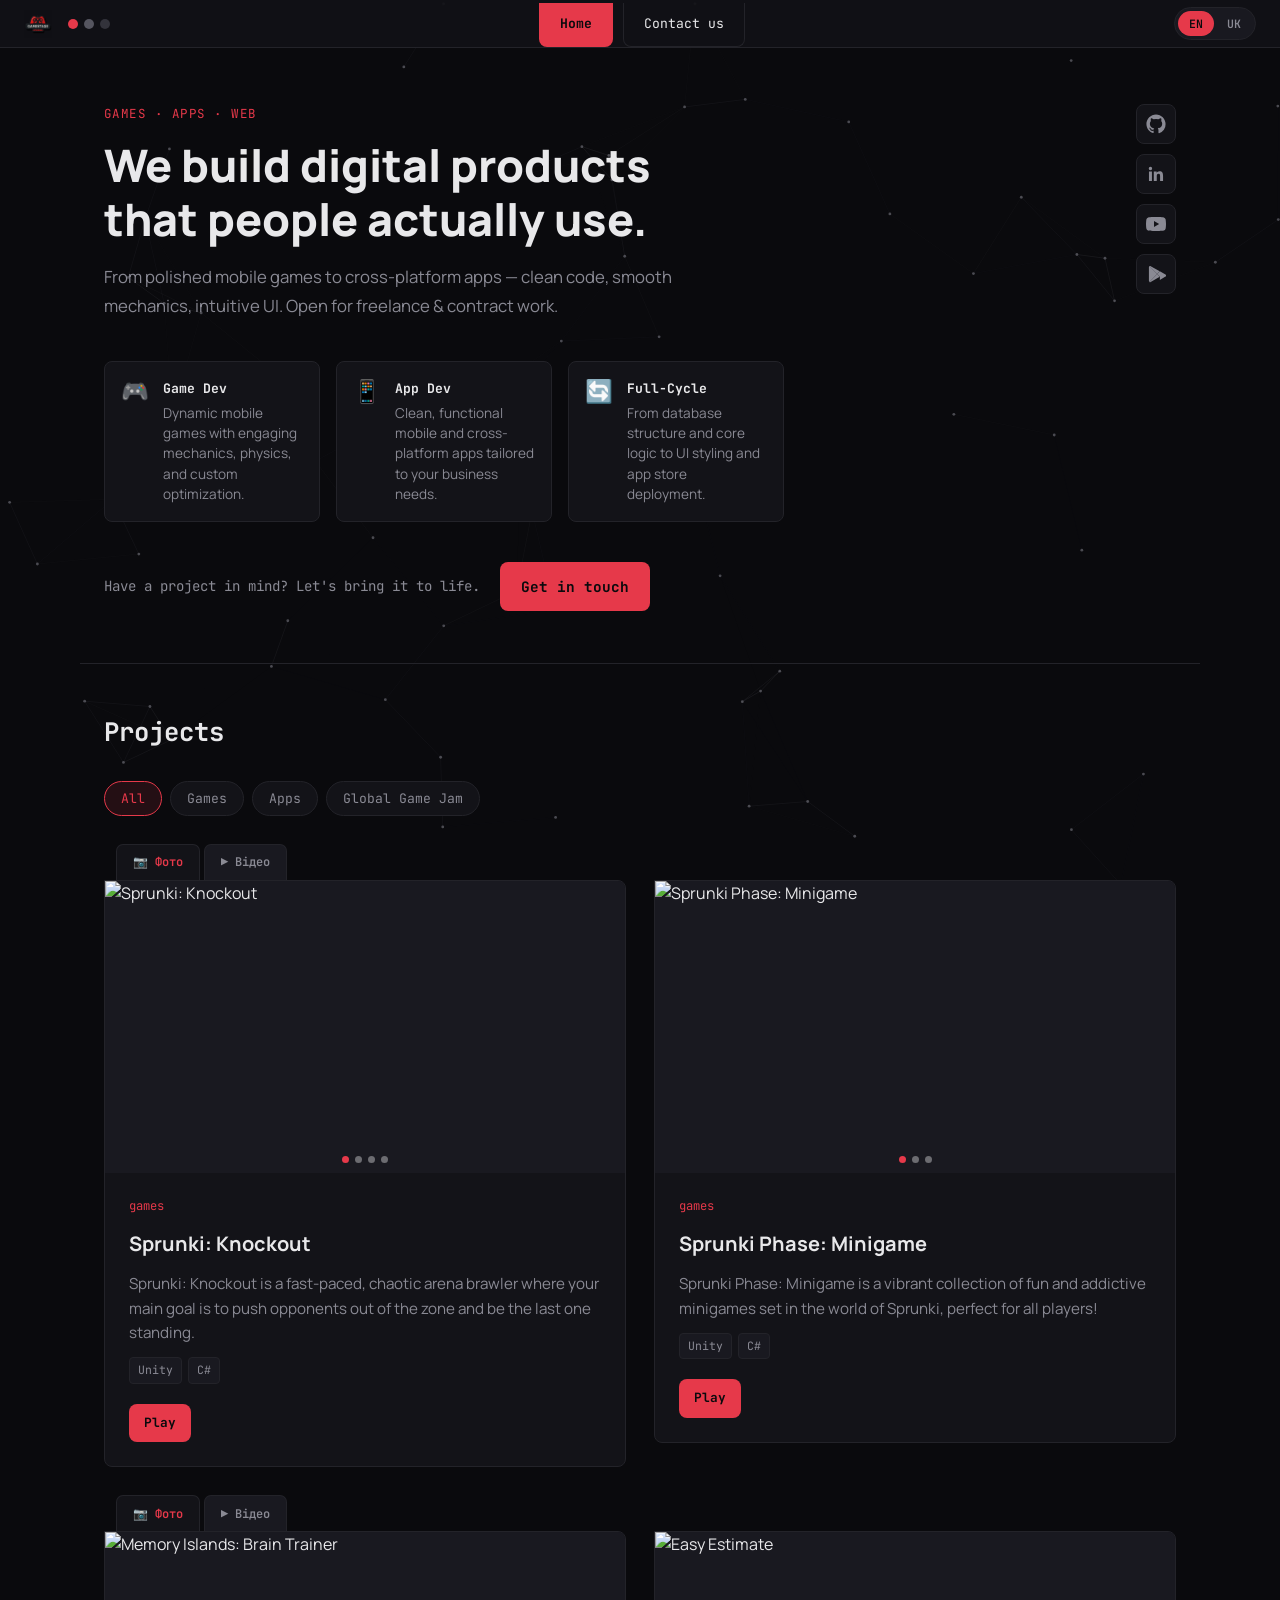
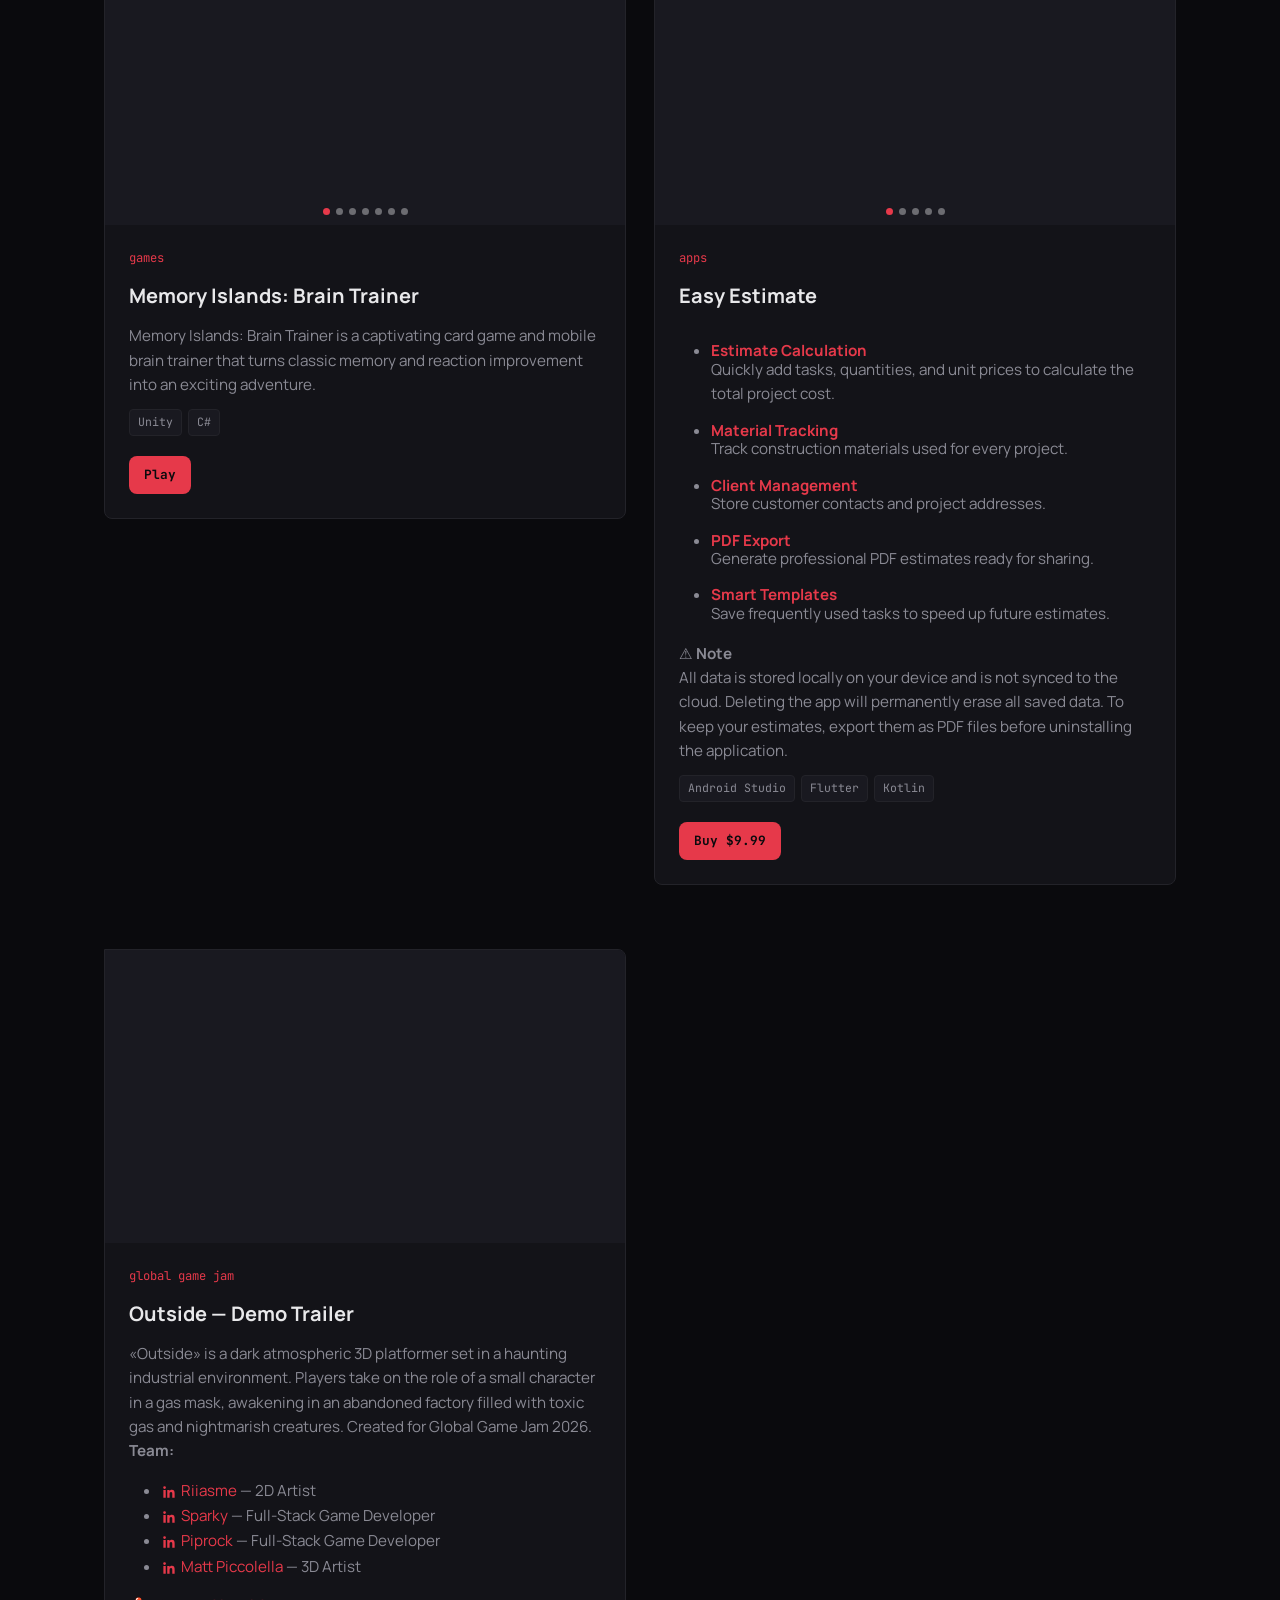
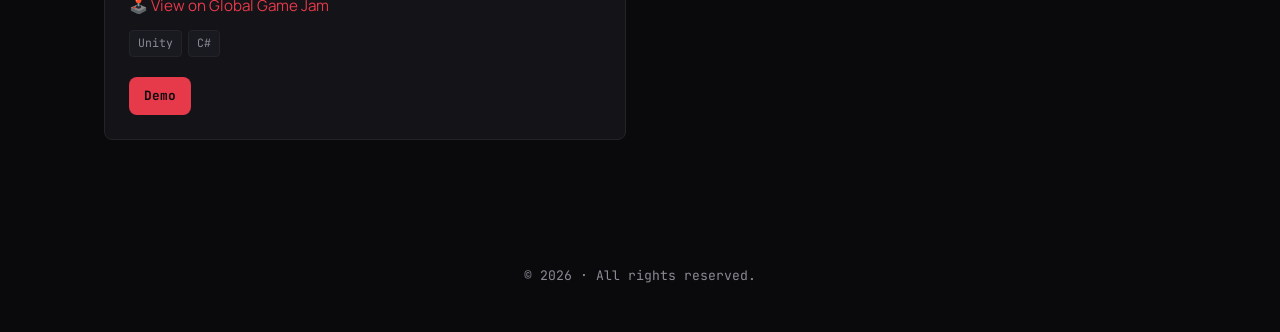
==== commit 1722bccd: "1.1" ====
--- a/index.html
+++ b/index.html
@@ -16,6 +16,9 @@
 <canvas id="trail-canvas" aria-hidden="true"></canvas>
 
 <header class="topbar">
+  <a href="./" class="topbar__logo" aria-label="Home">
+    <img src="images/logo.png" alt="Logo">
+  </a>
   <div class="topbar__dots" aria-hidden="true">
     <span></span><span></span><span></span>
   </div>
@@ -33,6 +36,20 @@
 <main>
 
 <section class="hero">
+  <div class="hero__socials">
+    <a href="https://github.com/ISparkyI" target="_blank" rel="noopener" aria-label="GitHub">
+      <svg viewBox="0 0 24 24" fill="currentColor"><path d="M12 .5C5.73.5.5 5.73.5 12c0 5.08 3.29 9.39 7.86 10.91.57.1.78-.25.78-.55v-2.15c-3.2.7-3.88-1.36-3.88-1.36-.52-1.34-1.28-1.7-1.28-1.7-1.04-.72.08-.7.08-.7 1.16.08 1.77 1.2 1.77 1.2 1.03 1.77 2.7 1.26 3.36.96.1-.75.4-1.26.73-1.55-2.55-.29-5.24-1.28-5.24-5.7 0-1.26.45-2.29 1.19-3.1-.12-.29-.52-1.46.11-3.05 0 0 .97-.31 3.18 1.18a11 11 0 0 1 5.79 0c2.2-1.5 3.17-1.18 3.17-1.18.64 1.6.24 2.77.12 3.06.74.8 1.18 1.83 1.18 3.09 0 4.43-2.7 5.4-5.27 5.68.42.36.78 1.07.78 2.16v3.2c0 .3.21.66.79.55A10.99 10.99 0 0 0 23.5 12C23.5 5.73 18.27.5 12 .5Z"/></svg>
+    </a>
+    <a href="https://www.linkedin.com/in/kyrylo-broslavskyi-504758333/" target="_blank" rel="noopener" aria-label="LinkedIn">
+      <svg viewBox="0 0 24 24" fill="currentColor"><path d="M20.45 20.45h-3.55v-5.57c0-1.33-.03-3.04-1.85-3.04-1.86 0-2.14 1.45-2.14 2.95v5.66H9.36V9h3.41v1.56h.05c.48-.9 1.64-1.85 3.37-1.85 3.6 0 4.27 2.37 4.27 5.46v6.28ZM5.34 7.43a2.06 2.06 0 1 1 0-4.12 2.06 2.06 0 0 1 0 4.12ZM7.12 20.45H3.56V9h3.56v11.45Z"/></svg>
+    </a>
+    <a href="https://www.youtube.com/@GameStageStudio" target="_blank" rel="noopener" aria-label="YouTube">
+      <svg viewBox="0 0 24 24" fill="currentColor"><path d="M23.5 6.2a3.02 3.02 0 0 0-2.12-2.14C19.5 3.5 12 3.5 12 3.5s-7.5 0-9.38.56A3.02 3.02 0 0 0 .5 6.2 31.6 31.6 0 0 0 0 12a31.6 31.6 0 0 0 .5 5.8 3.02 3.02 0 0 0 2.12 2.14c1.88.56 9.38.56 9.38.56s7.5 0 9.38-.56a3.02 3.02 0 0 0 2.12-2.14A31.6 31.6 0 0 0 24 12a31.6 31.6 0 0 0-.5-5.8ZM9.6 15.6V8.4L15.8 12Z"/></svg>
+    </a>
+    <a href="https://play.google.com/store/apps/dev?id=8377950423905864312" target="_blank" rel="noopener" aria-label="Google Play">
+      <svg viewBox="0 0 24 24" fill="currentColor"><path d="M4 2.6c-.3.3-.5.7-.5 1.2v16.4c0 .5.2.9.5 1.2l.1.1L13.5 12v-.1L4.1 2.5 4 2.6Z"/><path d="m16.6 15.1-3.1-3.1v-.1l3.1-3.1 6.8 3.9c.5.3.8.7.8 1.2s-.3.9-.8 1.2l-6.8 4Z"/><path d="M13.5 12 4.1 21.5c.4.3.9.4 1.5 0l10.9-6.2-3-3.3Z"/><path d="M16.5 8.8 5.6 2.6c-.6-.4-1.1-.3-1.5 0l9.4 9.4 2.9-3.2Z"/></svg>
+    </a>
+  </div>
   <div class="hero__content">
     <p class="hero__tagline" data-i18n="hero_tagline">Games · Apps · Web</p>
     <h1 class="hero__title" data-i18n="hero_title">We build digital products<br>that people actually use.</h1>
--- a/style.css
+++ b/style.css
@@ -111,13 +111,24 @@
   backdrop-filter: blur(8px);
 }
 
+.topbar__logo {
+  display: flex;
+  align-items: center;
+  flex-shrink: 0;
+  align-self: center;
+}
+.topbar__logo img {
+  height: 28px;
+  width: auto;
+  display: block;
+}
+
 .topbar__dots {
   display: flex;
   gap: 6px;
   flex-shrink: 0;
   align-self: center;
-}
-.topbar__dots span {
+}.topbar__dots span {
   width: 10px;
   height: 10px;
   border-radius: 50%;
@@ -211,6 +222,47 @@
   max-width: var(--max-width);
   margin: 0 auto;
   padding: 56px 24px 52px;
+  position: relative;
+}
+
+.hero__socials {
+  position: absolute;
+  top: 56px;
+  right: 24px;
+  display: flex;
+  flex-direction: column;
+  gap: 10px;
+  z-index: 2;
+}
+.hero__socials a {
+  width: 40px;
+  height: 40px;
+  display: flex;
+  align-items: center;
+  justify-content: center;
+  border: 1px solid var(--border);
+  border-radius: var(--radius);
+  background: var(--bg-elevated);
+  color: var(--text-muted);
+  transition: border-color 0.15s ease, color 0.15s ease, transform 0.15s ease;
+}
+.hero__socials a:hover {
+  border-color: var(--accent);
+  color: var(--accent);
+  transform: translateY(-2px);
+  text-decoration: none;
+}
+.hero__socials svg {
+  width: 20px;
+  height: 20px;
+}
+
+@media (max-width: 900px) {
+  .hero__socials {
+    position: static;
+    flex-direction: row;
+    margin-bottom: 24px;
+  }
 }
 
 .hero__content { max-width: 680px; }
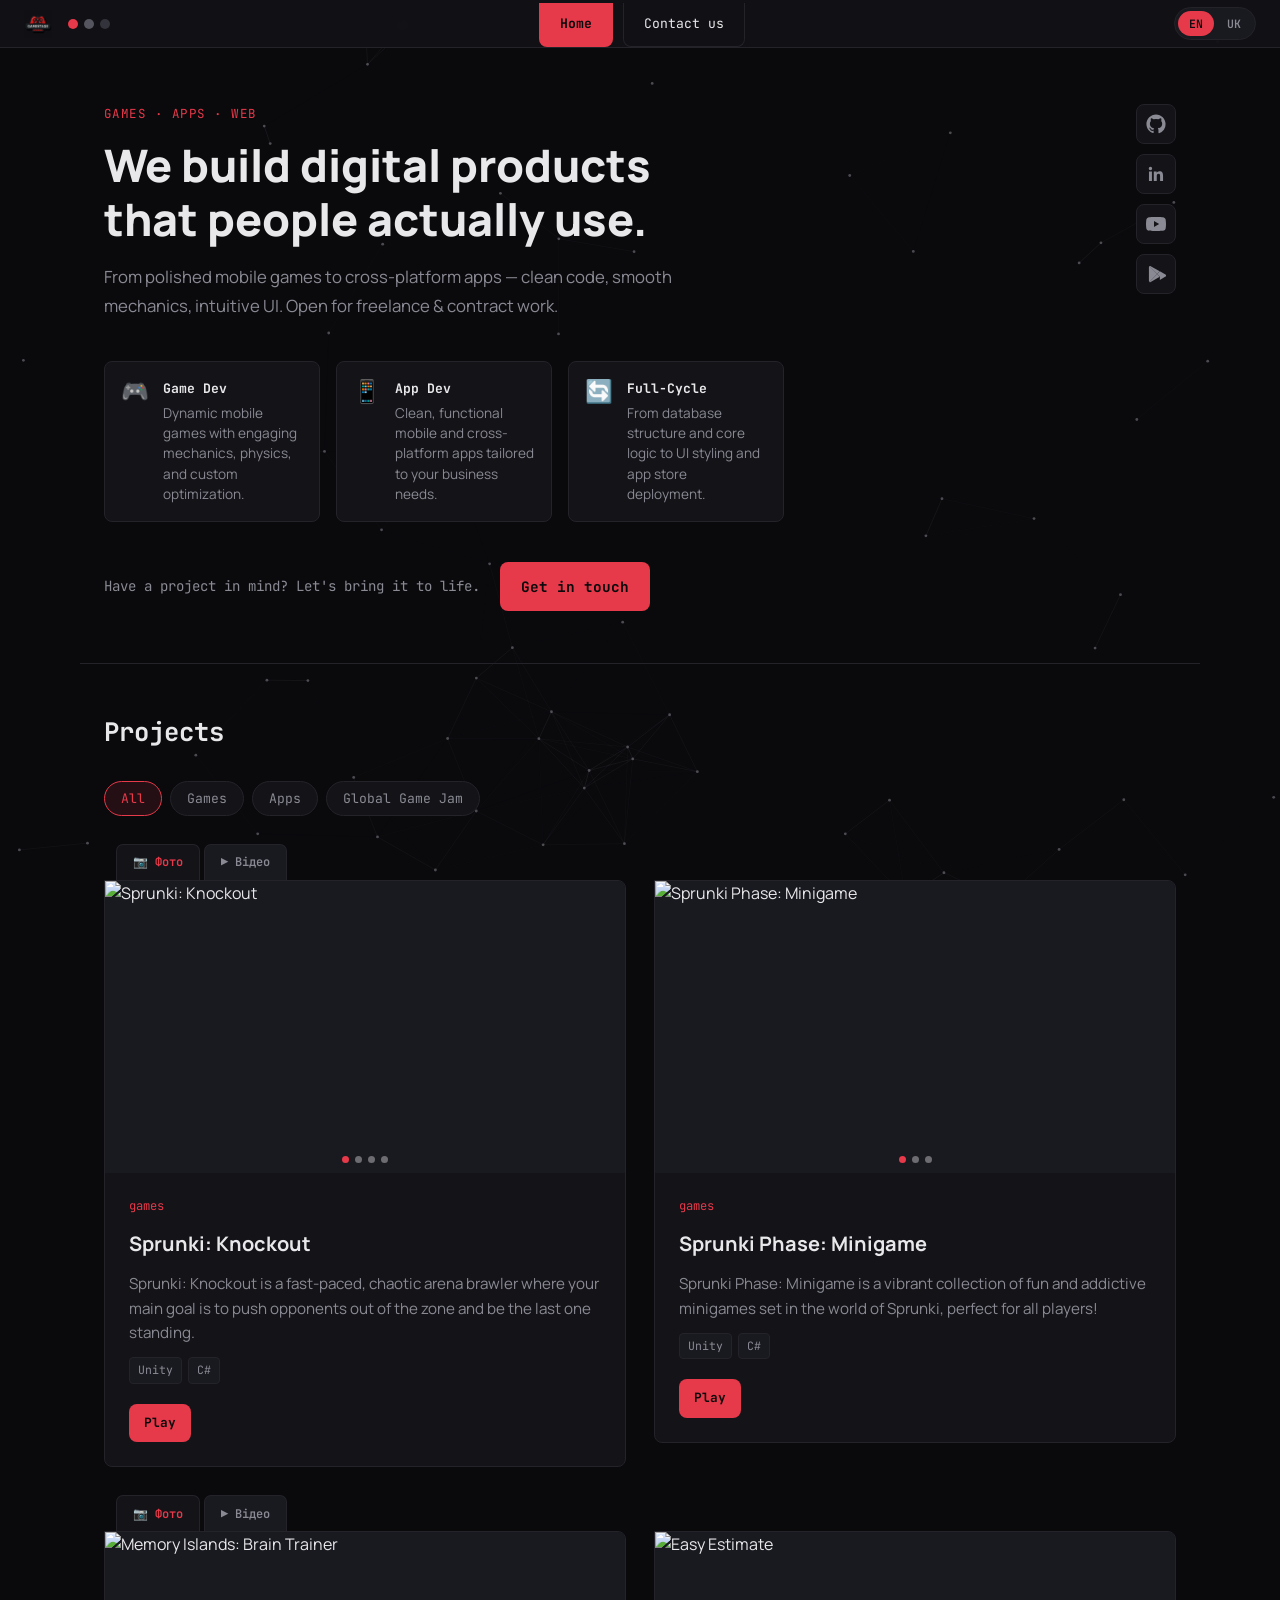
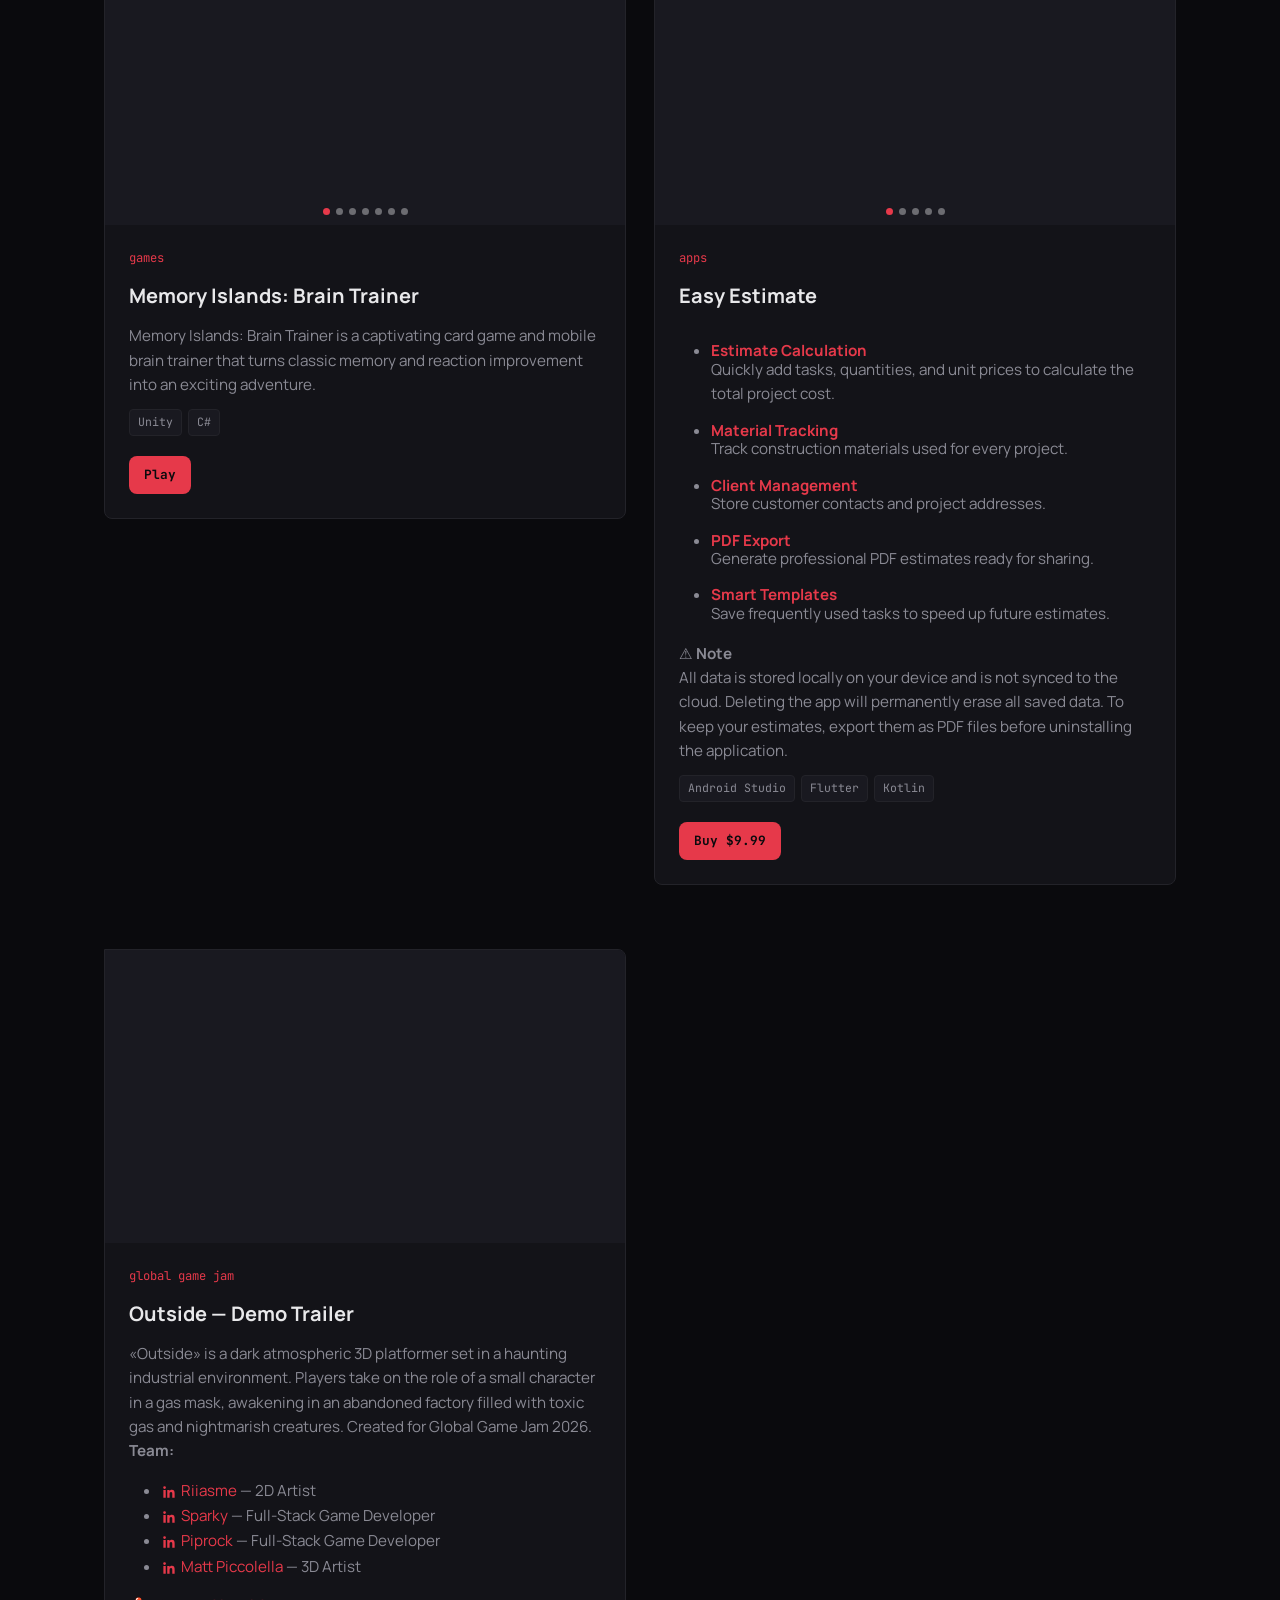
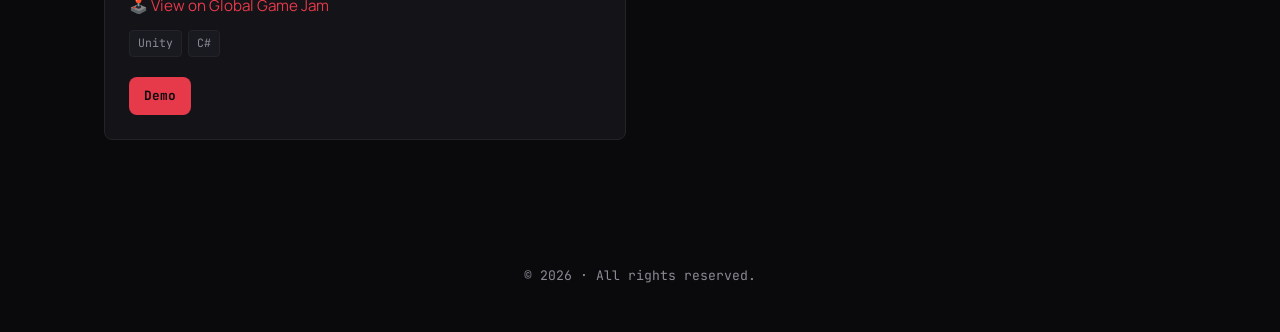
==== commit 80d4aeaa: "1.11 logo" ====
--- a/index.html
+++ b/index.html
@@ -5,6 +5,8 @@
 <meta name="viewport" content="width=device-width, initial-scale=1.0">
 <title>Sparky GSS</title>
 <meta name="description" content="Portfolio of projects — games, apps, websites.">
+<link rel="icon" href="images/logo.png" type="image/png">
+<link rel="apple-touch-icon" href="images/logo.png">
 <link rel="preconnect" href="https://fonts.googleapis.com">
 <link rel="preconnect" href="https://fonts.gstatic.com" crossorigin>
 <link href="https://fonts.googleapis.com/css2?family=JetBrains+Mono:wght@400;500;600;700&family=Manrope:wght@400;500;600;700;800&display=swap" rel="stylesheet">
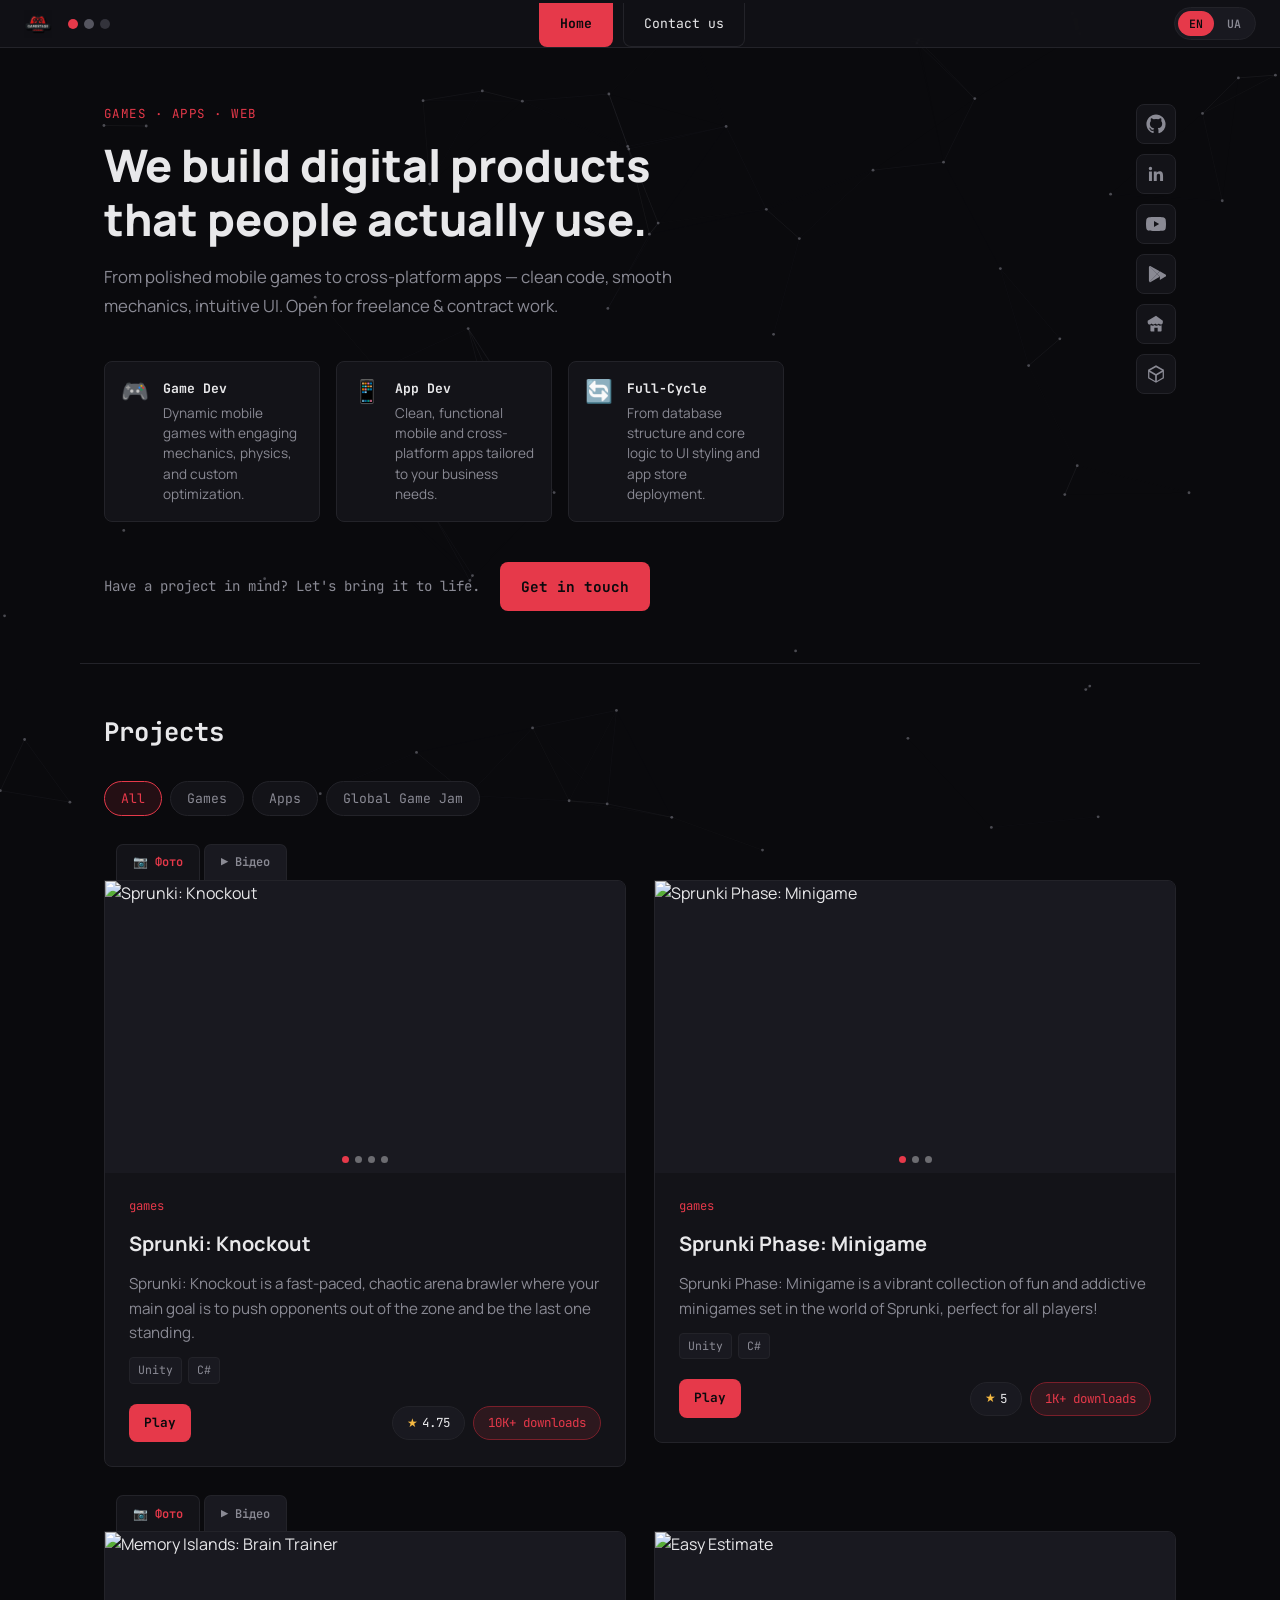
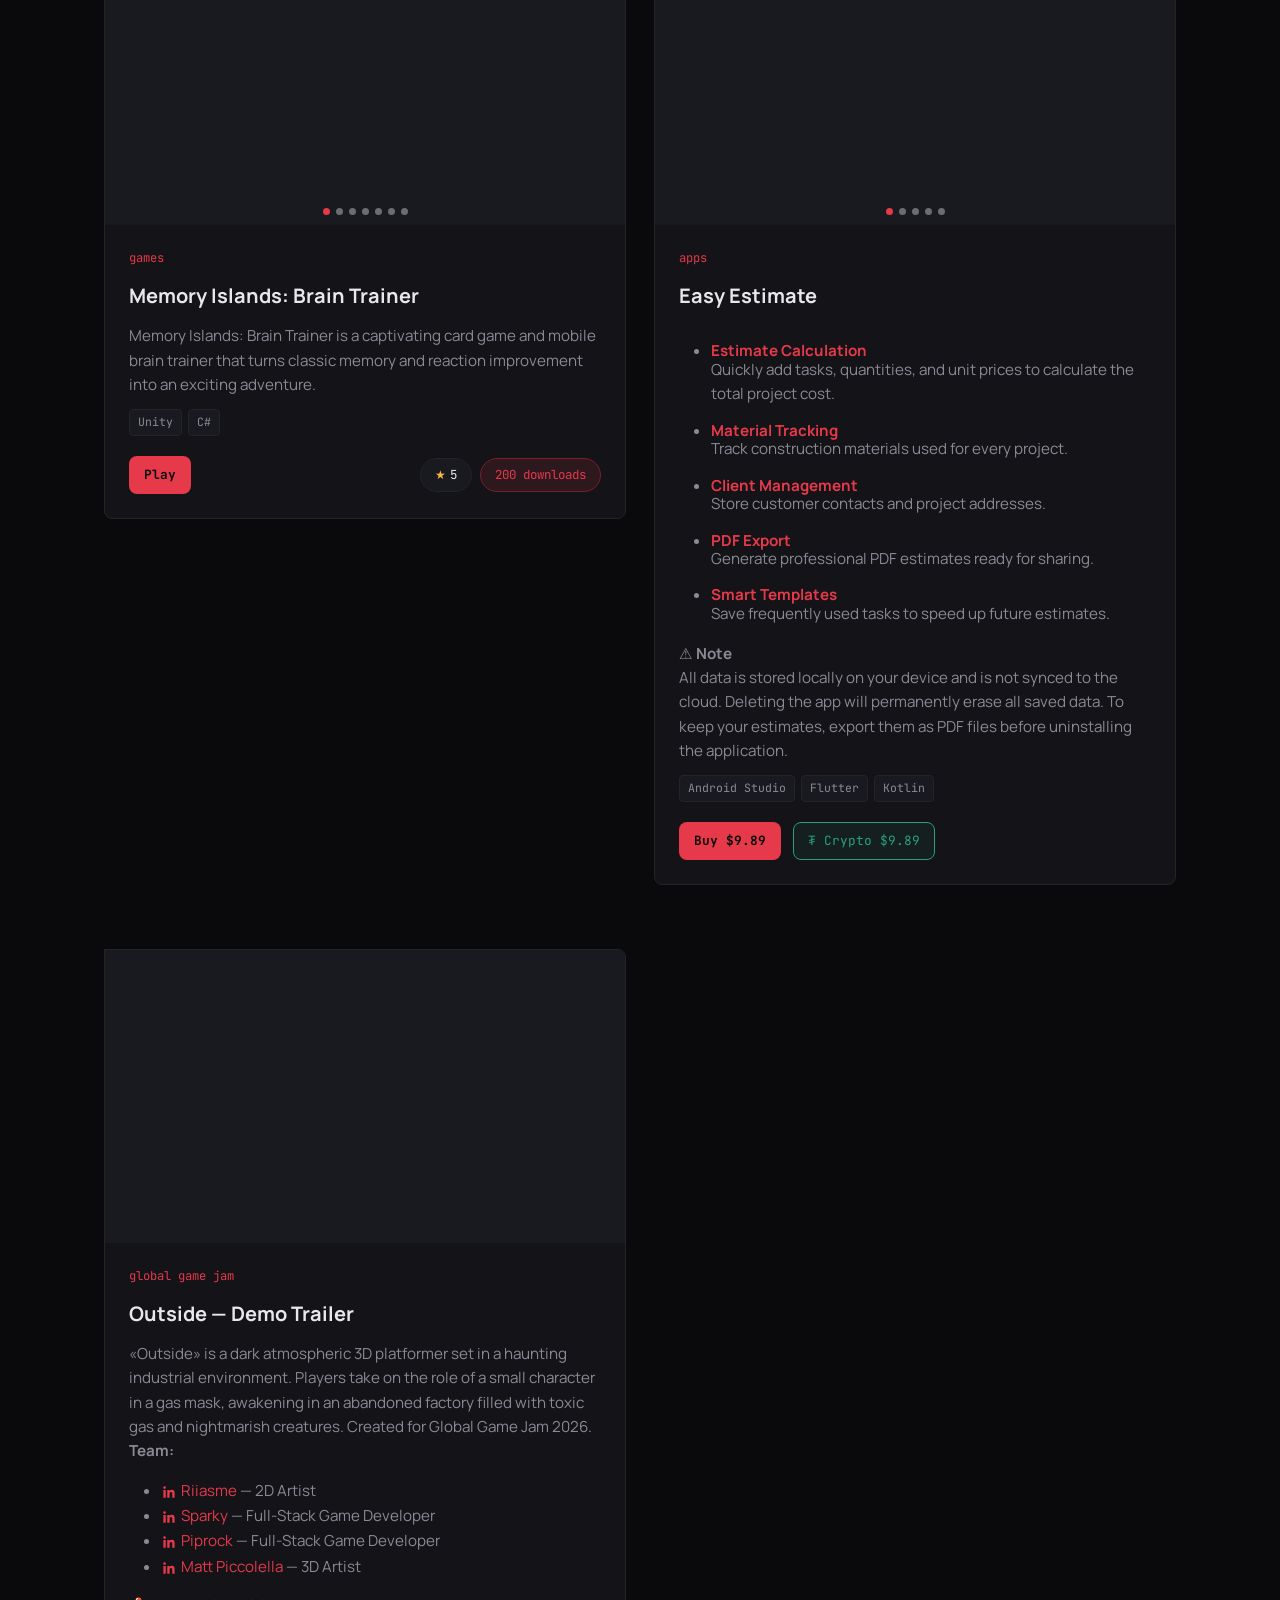
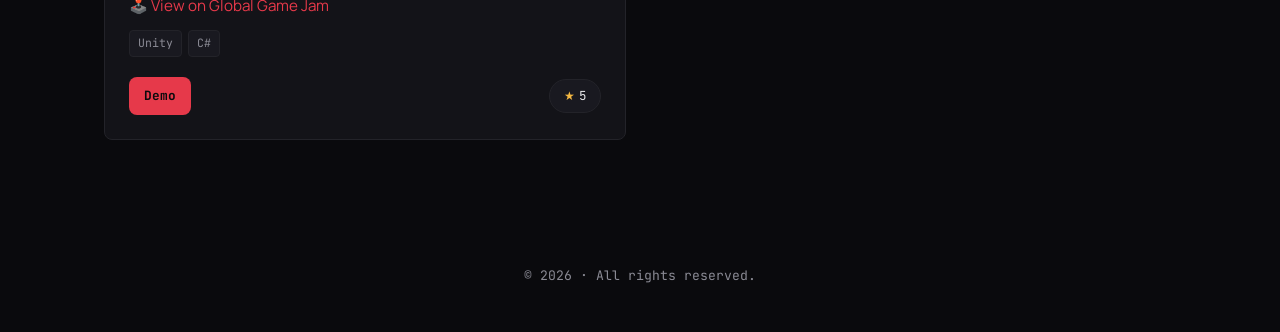
==== commit 649d602f: "1.14" ====
--- a/index.html
+++ b/index.html
@@ -30,10 +30,19 @@
     <a class="btn btn--ghost btn--small" href="contact.html" data-i18n="cta_contact_us">Contact us</a>
   </div>
 
+  <button type="button" class="menu-toggle" id="menu-toggle" aria-label="Menu" aria-expanded="false" aria-controls="mobile-menu">
+    <span></span><span></span><span></span>
+  </button>
+
   <div class="lang-switch" role="group" aria-label="Language">
     <button type="button" data-lang="en">EN</button>
-    <button type="button" data-lang="uk">UK</button>
+    <button type="button" data-lang="ua">UA</button>
   </div>
+
+  <nav class="mobile-menu" id="mobile-menu" hidden>
+    <a class="btn btn--ghost" href="index.html" data-i18n="nav_home">Home</a>
+    <a class="btn btn--ghost" href="contact.html" data-i18n="cta_contact_us">Contact us</a>
+  </nav>
 </header>
 <main>
 
@@ -50,6 +59,12 @@
     </a>
     <a href="https://play.google.com/store/apps/dev?id=8377950423905864312" target="_blank" rel="noopener" aria-label="Google Play">
       <svg viewBox="0 0 24 24" fill="currentColor"><path d="M4 2.6c-.3.3-.5.7-.5 1.2v16.4c0 .5.2.9.5 1.2l.1.1L13.5 12v-.1L4.1 2.5 4 2.6Z"/><path d="m16.6 15.1-3.1-3.1v-.1l3.1-3.1 6.8 3.9c.5.3.8.7.8 1.2s-.3.9-.8 1.2l-6.8 4Z"/><path d="M13.5 12 4.1 21.5c.4.3.9.4 1.5 0l10.9-6.2-3-3.3Z"/><path d="M16.5 8.8 5.6 2.6c-.6-.4-1.1-.3-1.5 0l9.4 9.4 2.9-3.2Z"/></svg>
+    </a>
+    <a href="https://sparkywww.itch.io/" target="_blank" rel="noopener" aria-label="itch.io">
+      <svg viewBox="0 0 24 24" fill="currentColor"><path d="M12 2 2 8v2.2c0 1.4 1.1 2.5 2.5 2.5.9 0 1.7-.5 2.2-1.2.5.7 1.3 1.2 2.2 1.2s1.7-.5 2.2-1.2c.5.7 1.3 1.2 2.2 1.2s1.7-.5 2.2-1.2c.5.7 1.3 1.2 2.2 1.2 1.4 0 2.5-1.1 2.5-2.5V8L12 2Z"/><path d="M5.3 13.6V20c0 .6.4 1 1 1h3.7v-4.6h4v4.6H17.7c.6 0 1-.4 1-1v-6.4c-.5.3-1.1.5-1.7.5-.9 0-1.7-.3-2.2-.9-.6.6-1.4.9-2.3.9s-1.7-.3-2.3-.9c-.5.6-1.3.9-2.2.9-.6 0-1.2-.2-1.7-.5Z"/></svg>
+    </a>
+    <a href="https://www.fab.com/sellers/GameStageStudio" target="_blank" rel="noopener" aria-label="Fab">
+      <svg viewBox="0 0 24 24" fill="currentColor"><path d="M12 1.5 21.5 7v10L12 22.5 2.5 17V7L12 1.5Zm0 2.3L4.8 7.9 12 12l7.2-4.1L12 3.8ZM4 9.7v6.6l7 4v-6.6L4 9.7Zm16 0-7 4v6.6l7-4V9.7Z"/></svg>
     </a>
   </div>
   <div class="hero__content">
--- a/style.css
+++ b/style.css
@@ -216,6 +216,60 @@
 }
 
 /* ==========================================================
+   MOBILE MENU — hamburger + dropdown nav (small screens)
+   ========================================================== */
+.menu-toggle {
+  display: none;
+  flex-direction: column;
+  justify-content: center;
+  align-items: center;
+  gap: 5px;
+  width: 40px;
+  height: 40px;
+  flex-shrink: 0;
+  align-self: center;
+  padding: 0;
+  border: 1px solid var(--border);
+  border-radius: var(--radius);
+  background: var(--bg-elevated);
+  cursor: pointer;
+}
+.menu-toggle:hover { border-color: var(--accent); }
+.menu-toggle span {
+  display: block;
+  width: 18px;
+  height: 2px;
+  border-radius: 2px;
+  background: var(--text);
+  transition: transform 0.2s ease, opacity 0.2s ease;
+}
+.menu-toggle.is-open span:nth-child(1) { transform: translateY(7px) rotate(45deg); }
+.menu-toggle.is-open span:nth-child(2) { opacity: 0; }
+.menu-toggle.is-open span:nth-child(3) { transform: translateY(-7px) rotate(-45deg); }
+
+.mobile-menu {
+  position: absolute;
+  top: 100%;
+  left: 0;
+  right: 0;
+  z-index: 49;
+  display: flex;
+  flex-direction: column;
+  gap: 8px;
+  padding: 14px 24px 20px;
+  background: var(--bg-elevated);
+  border-bottom: 1px solid var(--border);
+  box-shadow: 0 16px 28px rgba(0, 0, 0, 0.4);
+}
+.mobile-menu[hidden] { display: none; }
+.mobile-menu .btn { width: 100%; text-align: center; }
+
+@media (max-width: 640px) {
+  .topbar__cta { display: none; }
+  .menu-toggle { display: flex; }
+}
+
+/* ==========================================================
    HERO
    ========================================================== */
 .hero {
@@ -261,6 +315,7 @@
   .hero__socials {
     position: static;
     flex-direction: row;
+    flex-wrap: wrap;
     margin-bottom: 24px;
   }
 }
@@ -372,6 +427,13 @@
 .btn--ghost { border-color: var(--border); color: var(--text); background: transparent; }
 .btn--ghost:hover { border-color: var(--accent); color: var(--accent); }
 .btn--small { padding: 8px 14px; font-size: 0.8rem; }
+
+.btn--crypto {
+  border-color: #26a17b;
+  color: #26a17b;
+  background: rgba(38, 161, 123, 0.08);
+}
+.btn--crypto:hover { background: #26a17b; color: #0a0a0d; text-decoration: none; }
 
 /* ==========================================================
    SECTIONS (shared)
@@ -628,7 +690,57 @@
   border-radius: 4px;
 }
 
-.project-card__links { display: flex; gap: 12px; margin-top: 8px; }
+.project-card__links {
+  display: flex;
+  align-items: center;
+  justify-content: space-between;
+  gap: 12px;
+  margin-top: 8px;
+}
+.project-card__actions {
+  display: flex;
+  align-items: center;
+  gap: 12px;
+  flex-wrap: wrap;
+  row-gap: 8px;
+}
+.downloads-badge {
+  font-family: var(--font-mono);
+  font-size: 0.78rem;
+  color: var(--accent);
+  background: var(--accent-soft);
+  border: 1px solid var(--accent-dim);
+  border-radius: 999px;
+  padding: 6px 14px;
+  white-space: nowrap;
+  flex-shrink: 0;
+}
+
+.project-card__badges {
+  display: flex;
+  align-items: center;
+  gap: 8px;
+  flex-shrink: 0;
+}
+
+.rating-badge {
+  display: inline-flex;
+  align-items: center;
+  gap: 4px;
+  font-family: var(--font-mono);
+  font-size: 0.78rem;
+  color: var(--text);
+  background: var(--bg-elevated-2);
+  border: 1px solid var(--border);
+  border-radius: 999px;
+  padding: 6px 14px;
+  white-space: nowrap;
+  flex-shrink: 0;
+}
+.rating-badge__star {
+  color: #f5b942;
+  line-height: 1;
+}
 
 @media (max-width: 480px) {
   .project-grid { grid-template-columns: 1fr; gap: 20px; }
@@ -798,6 +910,15 @@
   font-size: 0.82rem;
   color: var(--text-muted);
   margin: 0 0 4px;
+}
+
+.buy-form__note--crypto {
+  color: #26a17b;
+  background: rgba(38, 161, 123, 0.08);
+  border: 1px solid #26a17b;
+  border-radius: var(--radius);
+  padding: 12px 14px;
+  margin: 0 0 20px;
 }
 
 .field-optional {
